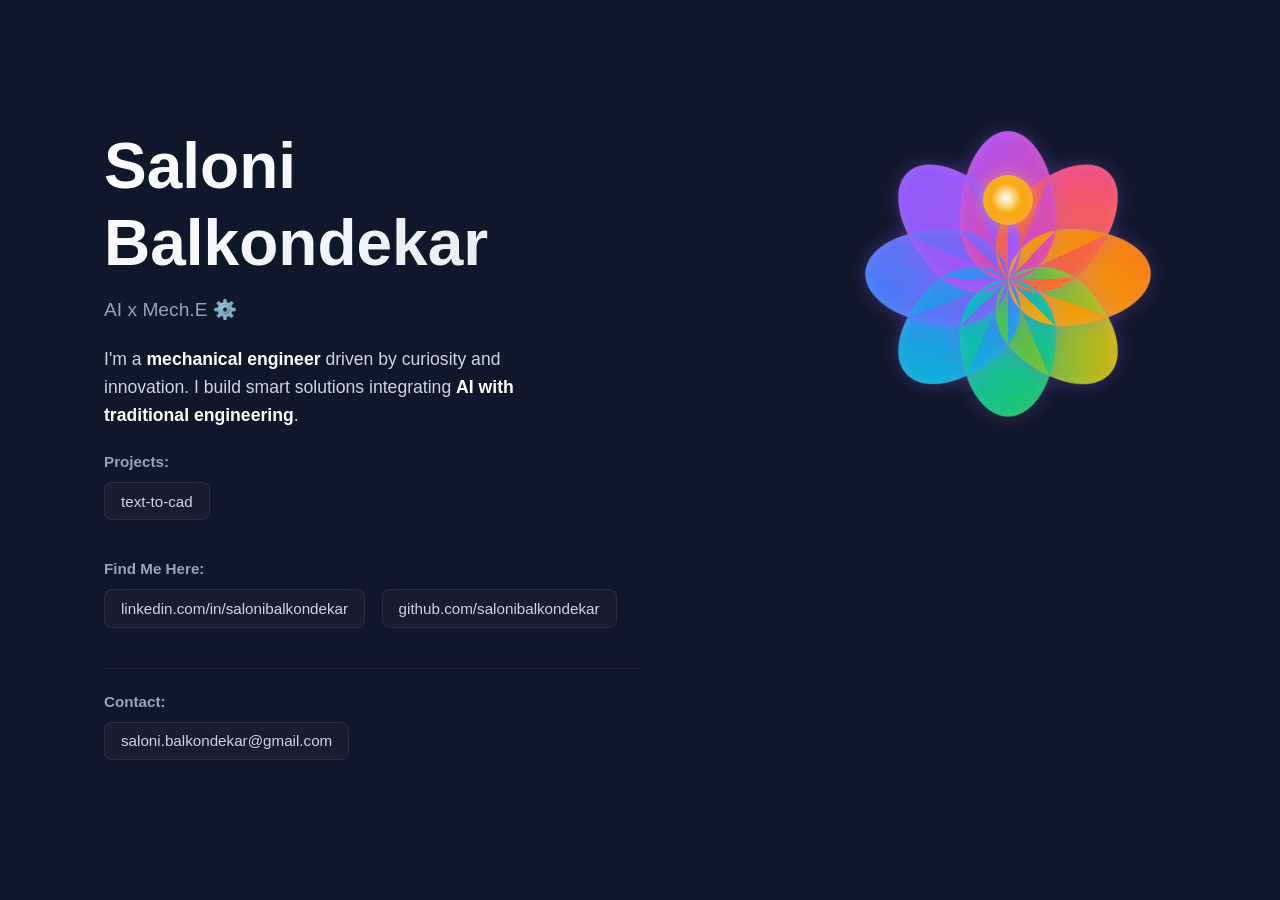
==== index.html @ fcc0b89d "Add favicon 🌸 to the website head" ====
<!DOCTYPE html>
<html lang="en">
<head>
    <meta charset="UTF-8">
    <meta name="viewport" content="width=device-width, initial-scale=1.0">
    <title>Saloni Balkondekar</title>
    <link rel="icon" href="data:image/svg+xml,<svg xmlns=%22http://www.w3.org/2000/svg%22 viewBox=%220 0 100 100%22><text y=%22.9em%22 font-size=%2290%22>🌸</text></svg>">
    <link rel="stylesheet" href="src/styles.css">
    <link rel="stylesheet" href="src/flower.css">
    <link rel="stylesheet" href="src/responsive.css">
    <!-- Analytics Tracking -->
    <script src="/analytics/tracking.js" defer></script>
</head>
<body>
    <div class="container">
        <div class="left-section">
            <h1 class="main-title">Saloni Balkondekar</h1>
            <p class="subtitle">AI x Mech.E ⚙️</p>
            
            <div class="tagline">
                <p>I'm a <strong>mechanical engineer</strong> driven by curiosity and innovation. I build smart solutions integrating <strong>AI with traditional engineering</strong>.</p>
            </div>

            <div class="projects">
                <h3>Projects:</h3>
                <a href="https://salonibalkondekar.codes/text-to-cad/" target="_blank" class="project-link" data-track="project-link" data-project="text-to-cad">text-to-cad</a>
            </div>

            <div class="social-links">
                <h3>Find Me Here:</h3>
                <a href="https://www.linkedin.com/in/salonibalkondekar" target="_blank" data-track="social-link" data-platform="linkedin">linkedin.com/in/salonibalkondekar</a>
                <a href="https://github.com/salonibalkondekar" target="_blank" data-track="social-link" data-platform="github">github.com/salonibalkondekar</a>
            </div>

            <div class="contact-info">
                <h3>Contact:</h3>
                <div class="contact-item">
                    <a href="mailto:saloni.balkondekar@gmail.com" data-track="contact-link" data-type="email">saloni.balkondekar@gmail.com</a>
                </div>
            </div>
        </div>
        
        <div class="right-section">
            <div class="geometric-shape">
                <div class="flower-container">
                    <div class="flower-petal"></div>
                    <div class="flower-petal"></div>
                    <div class="flower-petal"></div>
                    <div class="flower-petal"></div>
                    <div class="flower-petal"></div>
                    <div class="flower-petal"></div>
                    <div class="flower-petal"></div>
                    <div class="flower-petal"></div>
                    <div class="flower-center"></div>
                </div>
            </div>
        </div>
    </div>

    <script src="src/script.js"></script>
</body>
</html>
---- src/styles.css ----
:root {
    --color-primary: #a855f7;
    --color-secondary: #60a5fa;
    --color-accent: #ec4899;
    --color-text-primary: #ffffff;
    --color-text-secondary: #94a3b8;
    --color-text-tertiary: #cbd5e1;
    --color-background: #0f172a;
    --spacing-xs: 0.5rem;
    --spacing-sm: 0.75rem;
    --spacing-md: 1rem;
    --spacing-lg: 1.5rem;
    --spacing-xl: 2rem;
    --font-size-sm: 0.85rem;
    --font-size-base: 0.95rem;
    --font-size-md: 1.1rem;
    --font-size-lg: 1.2rem;
    --transition-smooth: all 0.3s cubic-bezier(0.4, 0, 0.2, 1);
    --border-radius: 8px;
    --glass-bg: rgba(255, 255, 255, 0.03);
    --glass-border: rgba(255, 255, 255, 0.08);
    --hover-lift: translateY(-1px);
    --button-padding: 0.6rem 1rem;
    --badge-padding: 0.5rem 0.9rem;
}

* {
    margin: 0;
    padding: 0;
    box-sizing: border-box;
}

body {
    font-family: 'Inter', -apple-system, BlinkMacSystemFont, 'Segoe UI', sans-serif;
    background: var(--color-background);
    color: var(--color-text-primary);
    min-height: 100vh;
    position: relative;
}

.container {
    display: flex;
    min-height: 100vh;
    position: relative;
    z-index: 1;
    max-width: 1200px;
    margin: 0 auto;
    padding: 0 var(--spacing-xl);
    justify-content: space-between;
    align-items: stretch;
}

.left-section {
    flex: 1;
    display: flex;
    flex-direction: column;
    justify-content: center;
    padding: var(--spacing-xl);
    max-width: 600px;
}

.right-section {
    flex: 0 0 400px;
    display: flex;
    justify-content: center;
    align-items: center;
    padding: 0;
    height: 100%;
}

.main-title {
    font-size: clamp(2.5rem, 6vw, 4rem);
    font-weight: 700;
    margin-bottom: var(--spacing-md);
    background: linear-gradient(135deg, var(--color-text-primary) 0%, #e2e8f0 100%);
    -webkit-background-clip: text;
    -webkit-text-fill-color: transparent;
    background-clip: text;
    line-height: 1.2;
}

.subtitle {
    font-size: var(--font-size-lg);
    margin-bottom: var(--spacing-lg);
    color: var(--color-text-secondary);
    font-weight: 500;
}

.tagline {
    font-size: var(--font-size-md);
    color: var(--color-text-tertiary);
    margin-bottom: var(--spacing-lg);
    line-height: 1.6;
    max-width: 480px;
}

.tagline strong {
    color: var(--color-text-primary);
}

.social-links {
    margin-bottom: var(--spacing-lg);
}

.social-links h3 {
    font-size: var(--font-size-base);
    margin-bottom: var(--spacing-sm);
    color: var(--color-text-secondary);
    font-weight: 600;
}

.social-links a {
    display: inline-block;
    color: var(--color-text-tertiary);
    text-decoration: none;
    margin-bottom: var(--spacing-sm);
    margin-right: var(--spacing-sm);
    font-size: var(--font-size-base);
    transition: var(--transition-smooth);
    position: relative;
    padding: var(--button-padding);
    border-radius: var(--border-radius);
    background: var(--glass-bg);
    border: 1px solid var(--glass-border);
    backdrop-filter: blur(10px);
    overflow: hidden;
}

.social-links a::before {
    content: '';
    position: absolute;
    top: 0;
    left: -100%;
    width: 100%;
    height: 100%;
    background: linear-gradient(90deg, transparent, rgba(168, 85, 247, 0.2), rgba(96, 165, 250, 0.2), transparent);
    transition: left 0.5s ease;
}

.social-links a:hover {
    color: var(--color-primary);
    background: rgba(168, 85, 247, 0.05);
    border-color: rgba(168, 85, 247, 0.15);
    transform: var(--hover-lift);
    box-shadow: 0 4px 16px rgba(168, 85, 247, 0.1);
}

.social-links a:hover::before {
    left: 100%;
}

.contact-info {
    border-top: 1px solid var(--glass-border);
    padding-top: var(--spacing-lg);
}

.contact-info h3 {
    font-size: var(--font-size-base);
    margin-bottom: var(--spacing-sm);
    color: var(--color-text-secondary);
    font-weight: 600;
}

.contact-item {
    margin-bottom: var(--spacing-sm);
    font-size: var(--font-size-base);
    display: flex;
    align-items: center;
    gap: var(--spacing-sm);
}

.contact-item strong {
    color: var(--color-text-secondary);
}

.contact-item a {
    color: var(--color-text-tertiary);
    text-decoration: none;
    transition: var(--transition-smooth);
    padding: var(--button-padding);
    border-radius: var(--border-radius);
    background: var(--glass-bg);
    border: 1px solid var(--glass-border);
    backdrop-filter: blur(10px);
    display: inline-block;
    position: relative;
    overflow: hidden;
    font-size: var(--font-size-base);
}

.contact-item a::before {
    content: '';
    position: absolute;
    top: 0;
    left: -100%;
    width: 100%;
    height: 100%;
    background: linear-gradient(90deg, transparent, rgba(168, 85, 247, 0.2), rgba(96, 165, 250, 0.2), transparent);
    transition: left 0.5s ease;
}

.contact-item a:hover {
    color: var(--color-primary);
    background: rgba(168, 85, 247, 0.05);
    border-color: rgba(168, 85, 247, 0.15);
    transform: var(--hover-lift);
}

.contact-item a:hover::before {
    left: 100%;
}

.projects {
    margin-bottom: var(--spacing-lg);
}

.projects h3 {
    font-size: var(--font-size-base);
    margin-bottom: var(--spacing-sm);
    color: var(--color-text-secondary);
    font-weight: 600;
}

.project-link {
    display: inline-block;
    color: var(--color-text-tertiary);
    text-decoration: none;
    margin-bottom: var(--spacing-sm);
    margin-right: var(--spacing-sm);
    font-size: var(--font-size-base);
    transition: var(--transition-smooth);
    position: relative;
    padding: var(--button-padding);
    border-radius: var(--border-radius);
    background: var(--glass-bg);
    border: 1px solid var(--glass-border);
    backdrop-filter: blur(10px);
    overflow: hidden;
}

.project-link::before {
    content: '';
    position: absolute;
    top: 0;
    left: -100%;
    width: 100%;
    height: 100%;
    background: linear-gradient(90deg, transparent, rgba(168, 85, 247, 0.2), rgba(96, 165, 250, 0.2), transparent);
    transition: left 0.5s ease;
}

.project-link:hover {
    color: var(--color-primary);
    background: rgba(168, 85, 247, 0.05);
    border-color: rgba(168, 85, 247, 0.15);
    transform: var(--hover-lift);
    box-shadow: 0 4px 16px rgba(168, 85, 247, 0.1);
}

.project-link:hover::before {
    left: 100%;
}

/* Scroll indicator */
.scroll-indicator {
    position: absolute;
    bottom: var(--spacing-xl);
    left: 50%;
    transform: translateX(-50%);
    color: var(--color-text-secondary);
    font-size: var(--font-size-sm);
    animation: bounce 2s infinite;
}

@keyframes bounce {
    0%, 20%, 50%, 80%, 100% { transform: translateX(-50%) translateY(0); }
    40% { transform: translateX(-50%) translateY(-10px); }
    60% { transform: translateX(-50%) translateY(-5px); }
}
---- src/flower.css ----
/* Simple Working 3D Flower */
.geometric-shape {
    width: 400px;
    height: 400px;
    position: relative;
    animation: floatRotate 15s ease-in-out infinite;
    display: flex;
    align-items: center;
    justify-content: center;
    cursor: grab;
    transition: transform 0.3s ease;
    transform-style: preserve-3d;
    perspective: 1000px;
    margin: auto;
}

.geometric-shape:active {
    cursor: grabbing;
}

.geometric-shape:hover {
    animation-play-state: paused;
}

.flower-container {
    width: 100%;
    height: 100%;
    position: relative;
    transform-style: preserve-3d;
    animation: rotate3d 20s linear infinite;
    transition: transform 0.2s ease;
    perspective: 1000px;
}

.flower-petal {
    position: absolute;
    width: 100px;
    height: 160px;
    background: linear-gradient(135deg, var(--color-primary) 0%, var(--color-accent) 50%, #f97316 100%);
    border-radius: 50% 50% 50% 50% / 60% 60% 40% 40%;
    top: 50%;
    left: 50%;
    transform-origin: center bottom;
    box-shadow: 
        0 0 20px rgba(168, 85, 247, 0.3),
        inset 0 0 15px rgba(255, 255, 255, 0.1);
    transition: all 0.4s cubic-bezier(0.25, 0.46, 0.45, 0.94);
    cursor: pointer;
    will-change: transform, box-shadow, filter;
}

.flower-petal:nth-child(1) {
    transform: translate(-50%, -80px) rotateZ(0deg) rotateX(15deg);
    background: linear-gradient(135deg, var(--color-primary) 0%, var(--color-accent) 100%);
}

.flower-petal:nth-child(1):hover {
    transform: translate(-50%, -85px) rotateZ(0deg) rotateX(15deg) scale(1.02);
}

.flower-petal:nth-child(2) {
    transform: translate(-50%, -80px) rotateZ(45deg) rotateX(15deg);
    background: linear-gradient(135deg, var(--color-accent) 0%, #f97316 100%);
}

.flower-petal:nth-child(2):hover {
    transform: translate(-50%, -85px) rotateZ(45deg) rotateX(15deg) scale(1.02);
}

.flower-petal:nth-child(3) {
    transform: translate(-50%, -80px) rotateZ(90deg) rotateX(15deg);
    background: linear-gradient(135deg, #f97316 0%, #eab308 100%);
}

.flower-petal:nth-child(3):hover {
    transform: translate(-50%, -85px) rotateZ(90deg) rotateX(15deg) scale(1.02);
}

.flower-petal:nth-child(4) {
    transform: translate(-50%, -80px) rotateZ(135deg) rotateX(15deg);
    background: linear-gradient(135deg, #eab308 0%, #22c55e 100%);
}

.flower-petal:nth-child(4):hover {
    transform: translate(-50%, -85px) rotateZ(135deg) rotateX(15deg) scale(1.02);
}

.flower-petal:nth-child(5) {
    transform: translate(-50%, -80px) rotateZ(180deg) rotateX(15deg);
    background: linear-gradient(135deg, #22c55e 0%, #06b6d4 100%);
}

.flower-petal:nth-child(5):hover {
    transform: translate(-50%, -85px) rotateZ(180deg) rotateX(15deg) scale(1.02);
}

.flower-petal:nth-child(6) {
    transform: translate(-50%, -80px) rotateZ(225deg) rotateX(15deg);
    background: linear-gradient(135deg, #06b6d4 0%, #3b82f6 100%);
}

.flower-petal:nth-child(6):hover {
    transform: translate(-50%, -85px) rotateZ(225deg) rotateX(15deg) scale(1.02);
}

.flower-petal:nth-child(7) {
    transform: translate(-50%, -80px) rotateZ(270deg) rotateX(15deg);
    background: linear-gradient(135deg, #3b82f6 0%, #8b5cf6 100%);
}

.flower-petal:nth-child(7):hover {
    transform: translate(-50%, -85px) rotateZ(270deg) rotateX(15deg) scale(1.02);
}

.flower-petal:nth-child(8) {
    transform: translate(-50%, -80px) rotateZ(315deg) rotateX(15deg);
    background: linear-gradient(135deg, #8b5cf6 0%, var(--color-primary) 100%);
}

.flower-petal:nth-child(8):hover {
    transform: translate(-50%, -85px) rotateZ(315deg) rotateX(15deg) scale(1.02);
}

.flower-center {
    position: absolute;
    width: 50px;
    height: 50px;
    background: radial-gradient(circle, #fbbf24 0%, #f59e0b 70%);
    border-radius: 50%;
    top: 50%;
    left: 50%;
    transform: translate(-50%, -50%);
    box-shadow: 
        0 0 15px rgba(251, 191, 36, 0.5),
        inset 0 0 10px rgba(255, 255, 255, 0.3);
    z-index: 10;
    transition: all 0.4s cubic-bezier(0.25, 0.46, 0.45, 0.94);
    cursor: pointer;
    will-change: transform, box-shadow, filter;
}

.flower-center:hover {
    transform: translate(-50%, -50%) scale(1.08);
    box-shadow: 
        0 0 30px rgba(251, 191, 36, 0.8),
        inset 0 0 20px rgba(255, 255, 255, 0.5),
        0 4px 20px rgba(251, 191, 36, 0.3);
    filter: brightness(1.2) saturate(1.1);
}

.flower-center::before {
    content: '';
    position: absolute;
    width: 30px;
    height: 30px;
    background: radial-gradient(circle, #ffffff 0%, transparent 70%);
    border-radius: 50%;
    top: 15%;
    left: 15%;
}

@keyframes floatRotate {
    0%, 100% { transform: translateY(0px) rotateZ(0deg); }
    25% { transform: translateY(-10px) rotateZ(3deg); }
    50% { transform: translateY(-5px) rotateZ(0deg); }
    75% { transform: translateY(-15px) rotateZ(-3deg); }
}

@keyframes rotate3d {
    0% { transform: rotateY(0deg) rotateX(5deg); }
    25% { transform: rotateY(90deg) rotateX(8deg); }
    50% { transform: rotateY(180deg) rotateX(5deg); }
    75% { transform: rotateY(270deg) rotateX(2deg); }
    100% { transform: rotateY(360deg) rotateX(5deg); }
}
---- src/responsive.css ----
/* Responsive Design */
@media (max-width: 1024px) {
    .container {
        padding: var(--spacing-xl) var(--spacing-md);
    }
    
    .right-section {
        flex: 0 0 300px;
        height: 80vh;
        display: flex;
        justify-content: center;
        align-items: center;
    }
    
    .geometric-shape {
        width: 300px;
        height: 300px;
    }
}

@media (max-width: 768px) {
    .container {
        flex-direction: column;
        text-align: left;
        min-height: 100vh;
    }
    
    .left-section {
        padding: var(--spacing-xl) var(--spacing-md);
        max-width: none;
        flex: none;
        text-align: left;
    }
    
    .right-section {
        flex: none;
        padding: var(--spacing-md);
        height: 60vh;
        display: flex;
        align-items: center;
        justify-content: center;
    }

    .main-title {
        font-size: 2.5rem;
    }

    .subtitle {
        font-size: 1.2rem;
    }
    
    .geometric-shape {
        width: 250px;
        height: 250px;
    }
}
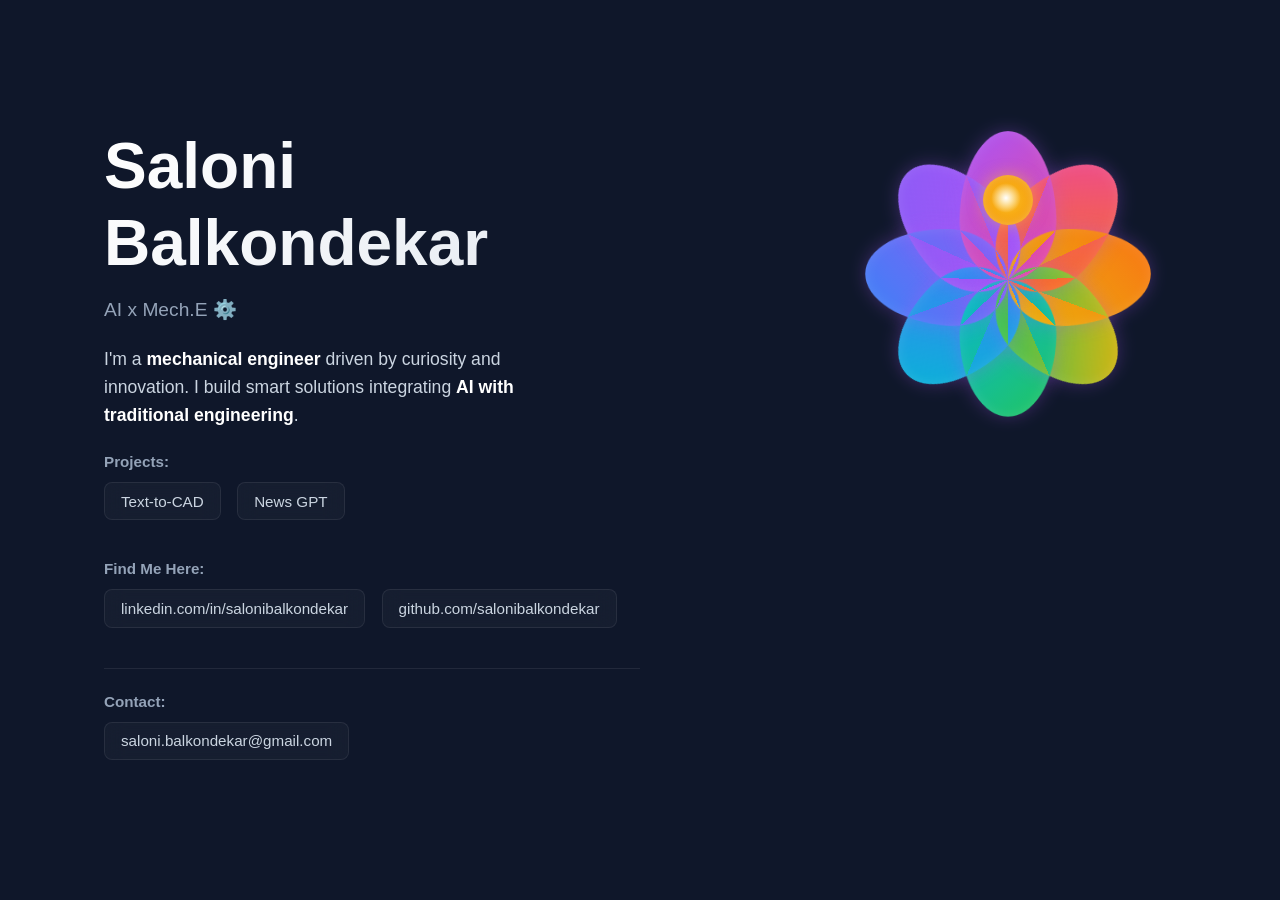
==== commit f04927fd: "added news-gpt" ====
--- a/index.html
+++ b/index.html
@@ -23,7 +23,8 @@
 
             <div class="projects">
                 <h3>Projects:</h3>
-                <a href="https://salonibalkondekar.codes/text-to-cad/" target="_blank" class="project-link" data-track="project-link" data-project="text-to-cad">text-to-cad</a>
+                <a href="https://salonibalkondekar.codes/text-to-cad/" target="_blank" class="project-link">Text-to-CAD</a>
+                <a href="https://salonibalkondekar.codes/news-gpt/" target="_blank" class="project-link">News GPT</a>
             </div>
 
             <div class="social-links">
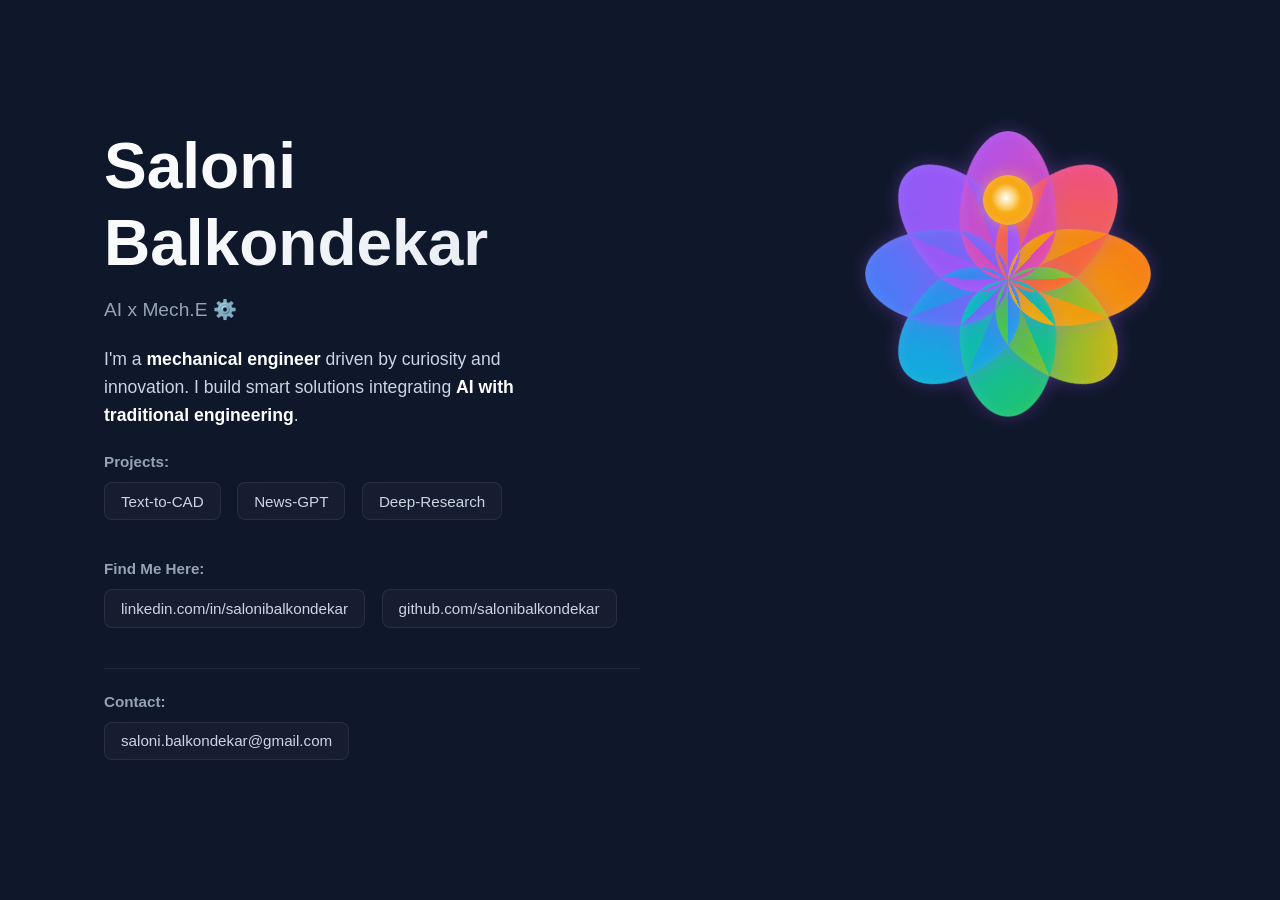
==== commit 4a12d11d: "feat: added deepresearch" ====
--- a/index.html
+++ b/index.html
@@ -24,7 +24,8 @@
             <div class="projects">
                 <h3>Projects:</h3>
                 <a href="https://salonibalkondekar.codes/text-to-cad/" target="_blank" class="project-link">Text-to-CAD</a>
-                <a href="https://salonibalkondekar.codes/news-gpt/" target="_blank" class="project-link">News GPT</a>
+                <a href="https://salonibalkondekar.codes/news-gpt/" target="_blank" class="project-link">News-GPT</a>
+                <a href="https://salonibalkondekar.codes/deepresearch/" target="_blank" class="project-link">Deep-Research</a>
             </div>
 
             <div class="social-links">
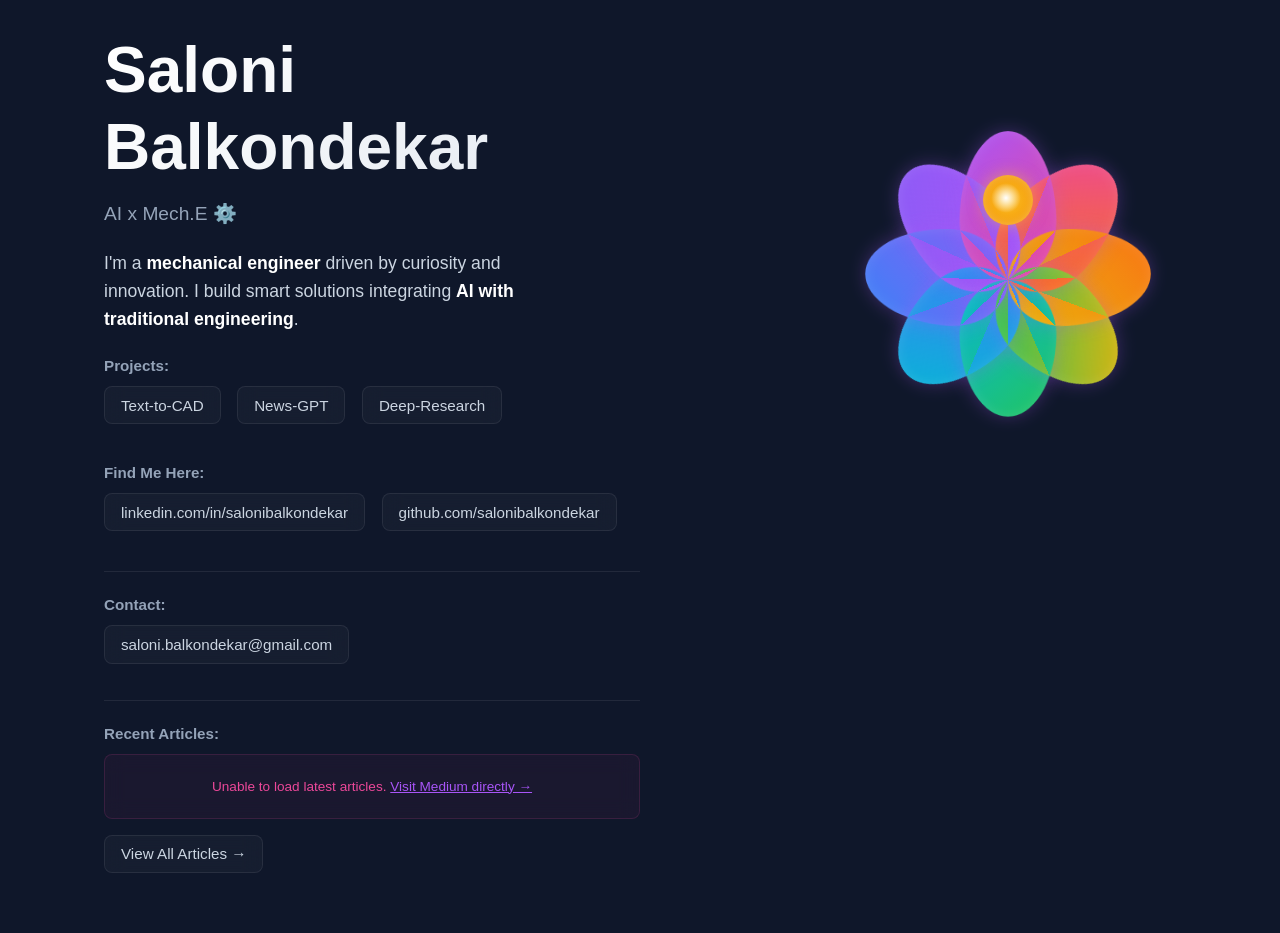
==== commit 06178e49: "Add Medium blog integration with responsive styles and tracking" ====
--- a/index.html
+++ b/index.html
@@ -40,6 +40,14 @@
                     <a href="mailto:saloni.balkondekar@gmail.com" data-track="contact-link" data-type="email">saloni.balkondekar@gmail.com</a>
                 </div>
             </div>
+
+            <div class="blog-section">
+                <h3>Recent Articles:</h3>
+                <div class="blog-articles" id="blog-articles">
+                    <div class="blog-loading">Loading latest articles...</div>
+                </div>
+                <a href="https://medium.com/@saloni.balkondekar" target="_blank" class="blog-link" data-track="blog-link" data-type="view-all">View All Articles →</a>
+            </div>
         </div>
         
         <div class="right-section">
--- a/src/styles.css
+++ b/src/styles.css
@@ -277,3 +277,199 @@
     40% { transform: translateX(-50%) translateY(-10px); }
     60% { transform: translateX(-50%) translateY(-5px); }
 }
+
+/* Blog Section Styles */
+.blog-section {
+    margin-top: var(--spacing-lg);
+    margin-bottom: var(--spacing-lg);
+    border-top: 1px solid var(--glass-border);
+    padding-top: var(--spacing-lg);
+}
+
+.blog-section h3 {
+    font-size: var(--font-size-base);
+    margin-bottom: var(--spacing-sm);
+    color: var(--color-text-secondary);
+    font-weight: 600;
+}
+
+.blog-articles {
+    margin-bottom: var(--spacing-md);
+}
+
+.blog-article {
+    background: var(--glass-bg);
+    border: 1px solid var(--glass-border);
+    border-radius: var(--border-radius);
+    padding: 0;
+    margin-bottom: var(--spacing-sm);
+    backdrop-filter: blur(10px);
+    position: relative;
+    overflow: hidden;
+    transition: var(--transition-smooth);
+    display: flex;
+    flex-direction: column;
+}
+
+.blog-article::before {
+    content: '';
+    position: absolute;
+    top: 0;
+    left: -100%;
+    width: 100%;
+    height: 100%;
+    background: linear-gradient(90deg, transparent, rgba(168, 85, 247, 0.1), rgba(96, 165, 250, 0.1), transparent);
+    transition: left 0.5s ease;
+}
+
+.blog-article:hover {
+    background: rgba(168, 85, 247, 0.05);
+    border-color: rgba(168, 85, 247, 0.15);
+    transform: var(--hover-lift);
+    box-shadow: 0 4px 16px rgba(168, 85, 247, 0.1);
+}
+
+.blog-article:hover::before {
+    left: 100%;
+}
+
+.blog-article-image {
+    width: 100%;
+    height: 160px;
+    overflow: hidden;
+    border-radius: var(--border-radius) var(--border-radius) 0 0;
+    position: relative;
+    z-index: 1;
+}
+
+.blog-article-image img {
+    width: 100%;
+    height: 100%;
+    object-fit: cover;
+    transition: var(--transition-smooth);
+}
+
+.blog-article:hover .blog-article-image img {
+    transform: scale(1.05);
+}
+
+.blog-article-content {
+    padding: var(--spacing-md);
+    flex: 1;
+    display: flex;
+    flex-direction: column;
+    position: relative;
+    z-index: 1;
+}
+
+.blog-article-title {
+    font-size: var(--font-size-base);
+    font-weight: 600;
+    color: var(--color-text-primary);
+    margin-bottom: var(--spacing-xs);
+    line-height: 1.4;
+    text-decoration: none;
+    position: relative;
+    z-index: 1;
+}
+
+.blog-article:hover .blog-article-title {
+    color: var(--color-primary);
+}
+
+.blog-article-excerpt {
+    font-size: var(--font-size-sm);
+    color: var(--color-text-tertiary);
+    margin-bottom: var(--spacing-xs);
+    line-height: 1.5;
+    position: relative;
+    z-index: 1;
+}
+
+.blog-article-meta {
+    font-size: 0.8rem;
+    color: var(--color-text-secondary);
+    display: flex;
+    align-items: center;
+    gap: var(--spacing-xs);
+    position: relative;
+    z-index: 1;
+}
+
+.blog-article-date {
+    opacity: 0.8;
+}
+
+.blog-article-read-time {
+    opacity: 0.6;
+}
+
+.blog-article-read-time::before {
+    content: '•';
+    margin-right: var(--spacing-xs);
+}
+
+.blog-loading {
+    color: var(--color-text-secondary);
+    font-size: var(--font-size-sm);
+    text-align: center;
+    padding: var(--spacing-lg);
+    background: var(--glass-bg);
+    border: 1px solid var(--glass-border);
+    border-radius: var(--border-radius);
+    backdrop-filter: blur(10px);
+}
+
+.blog-error {
+    color: var(--color-accent);
+    font-size: var(--font-size-sm);
+    text-align: center;
+    padding: var(--spacing-lg);
+    background: rgba(236, 72, 153, 0.05);
+    border: 1px solid rgba(236, 72, 153, 0.15);
+    border-radius: var(--border-radius);
+    backdrop-filter: blur(10px);
+}
+
+/* Special handling for articles without images */
+.blog-article:not(:has(.blog-article-image)) .blog-article-content {
+    padding: var(--spacing-md);
+}
+
+.blog-link {
+    display: inline-block;
+    color: var(--color-text-tertiary);
+    text-decoration: none;
+    font-size: var(--font-size-base);
+    transition: var(--transition-smooth);
+    position: relative;
+    padding: var(--button-padding);
+    border-radius: var(--border-radius);
+    background: var(--glass-bg);
+    border: 1px solid var(--glass-border);
+    backdrop-filter: blur(10px);
+    overflow: hidden;
+}
+
+.blog-link::before {
+    content: '';
+    position: absolute;
+    top: 0;
+    left: -100%;
+    width: 100%;
+    height: 100%;
+    background: linear-gradient(90deg, transparent, rgba(168, 85, 247, 0.2), rgba(96, 165, 250, 0.2), transparent);
+    transition: left 0.5s ease;
+}
+
+.blog-link:hover {
+    color: var(--color-primary);
+    background: rgba(168, 85, 247, 0.05);
+    border-color: rgba(168, 85, 247, 0.15);
+    transform: var(--hover-lift);
+    box-shadow: 0 4px 16px rgba(168, 85, 247, 0.1);
+}
+
+.blog-link:hover::before {
+    left: 100%;
+}
--- a/src/responsive.css
+++ b/src/responsive.css
@@ -53,4 +53,61 @@
         width: 250px;
         height: 250px;
     }
+    
+    /* Blog responsive styles */
+    .blog-article-image {
+        height: 140px;
+    }
+    
+    .blog-article-content {
+        padding: var(--spacing-sm);
+    }
+    
+    .blog-article-title {
+        font-size: var(--font-size-sm);
+    }
+    
+    .blog-article-excerpt {
+        font-size: 0.8rem;
+    }
+    
+    .blog-article-meta {
+        font-size: 0.75rem;
+    }
 }
+
+@media (max-width: 480px) {
+    .blog-article {
+        margin-bottom: var(--spacing-xs);
+    }
+    
+    .blog-article-image {
+        height: 120px;
+    }
+    
+    .blog-article-content {
+        padding: var(--spacing-xs);
+    }
+    
+    .blog-article-title {
+        font-size: var(--font-size-sm);
+        margin-bottom: 0.3rem;
+    }
+    
+    .blog-article-excerpt {
+        font-size: 0.75rem;
+        margin-bottom: 0.3rem;
+    }
+    
+    .blog-article-meta {
+        font-size: 0.7rem;
+        flex-direction: column;
+        align-items: flex-start;
+        gap: 0.2rem;
+    }
+    
+    .blog-article-read-time::before {
+        content: '';
+        margin-right: 0;
+    }
+}
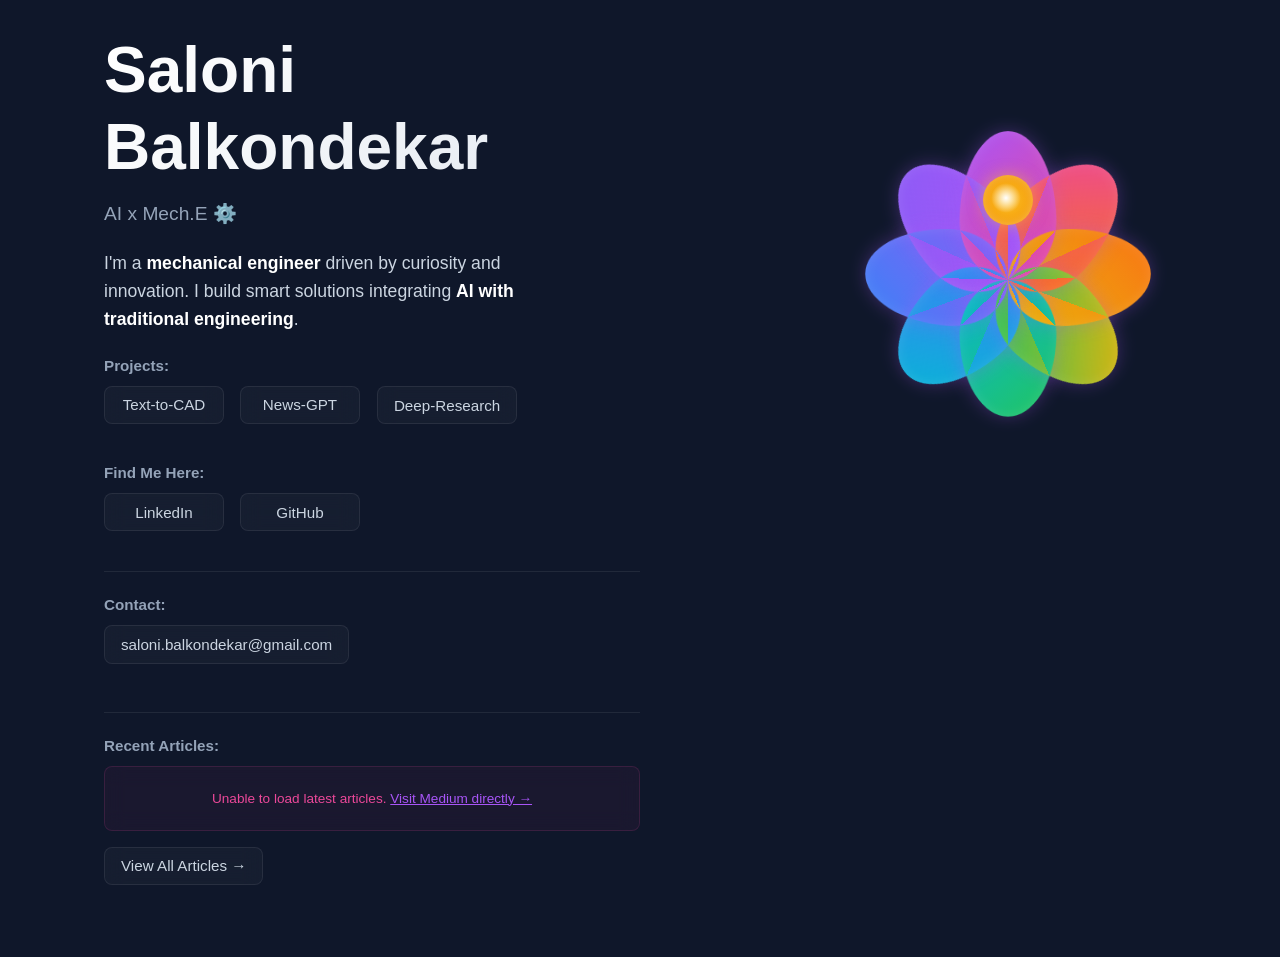
==== commit 9ba71233: "Enhance UI with unified button styles and mouse glow effect" ====
--- a/index.html
+++ b/index.html
@@ -23,21 +23,21 @@
 
             <div class="projects">
                 <h3>Projects:</h3>
-                <a href="https://salonibalkondekar.codes/text-to-cad/" target="_blank" class="project-link">Text-to-CAD</a>
-                <a href="https://salonibalkondekar.codes/news-gpt/" target="_blank" class="project-link">News-GPT</a>
-                <a href="https://salonibalkondekar.codes/deepresearch/" target="_blank" class="project-link">Deep-Research</a>
+                <a href="https://salonibalkondekar.codes/text-to-cad/" target="_blank" class="button-link">Text-to-CAD</a>
+                <a href="https://salonibalkondekar.codes/news-gpt/" target="_blank" class="button-link">News-GPT</a>
+                <a href="https://salonibalkondekar.codes/deepresearch/" target="_blank" class="button-link">Deep-Research</a>
             </div>
 
             <div class="social-links">
                 <h3>Find Me Here:</h3>
-                <a href="https://www.linkedin.com/in/salonibalkondekar" target="_blank" data-track="social-link" data-platform="linkedin">linkedin.com/in/salonibalkondekar</a>
-                <a href="https://github.com/salonibalkondekar" target="_blank" data-track="social-link" data-platform="github">github.com/salonibalkondekar</a>
+                <a href="https://www.linkedin.com/in/salonibalkondekar" target="_blank" class="button-link" data-track="social-link" data-platform="linkedin">LinkedIn</a>
+                <a href="https://github.com/salonibalkondekar" target="_blank" class="button-link" data-track="social-link" data-platform="github">GitHub</a>
             </div>
 
             <div class="contact-info">
                 <h3>Contact:</h3>
                 <div class="contact-item">
-                    <a href="mailto:saloni.balkondekar@gmail.com" data-track="contact-link" data-type="email">saloni.balkondekar@gmail.com</a>
+                    <a href="mailto:saloni.balkondekar@gmail.com" class="button-link" data-track="contact-link" data-type="email">saloni.balkondekar@gmail.com</a>
                 </div>
             </div>
 
@@ -46,7 +46,7 @@
                 <div class="blog-articles" id="blog-articles">
                     <div class="blog-loading">Loading latest articles...</div>
                 </div>
-                <a href="https://medium.com/@saloni.balkondekar" target="_blank" class="blog-link" data-track="blog-link" data-type="view-all">View All Articles →</a>
+                <a href="https://medium.com/@saloni.balkondekar" target="_blank" class="button-link" data-track="blog-link" data-type="view-all">View All Articles →</a>
             </div>
         </div>
         
--- a/src/styles.css
+++ b/src/styles.css
@@ -36,6 +36,26 @@
     color: var(--color-text-primary);
     min-height: 100vh;
     position: relative;
+    overflow-x: hidden;
+}
+
+body::before {
+    content: '';
+    position: fixed;
+    top: 0;
+    left: 0;
+    width: 100%;
+    height: 100%;
+    pointer-events: none;
+    z-index: 0;
+    background: radial-gradient(
+        800px circle at var(--mouse-x, 50%) var(--mouse-y, 50%),
+        rgba(168, 85, 247, 0.04) 0%,
+        rgba(96, 165, 250, 0.02) 30%,
+        transparent 60%
+    );
+    transition: opacity 0.3s ease;
+    opacity: var(--glow-opacity, 0);
 }
 
 .container {
@@ -98,18 +118,8 @@
     color: var(--color-text-primary);
 }
 
-.social-links {
-    margin-bottom: var(--spacing-lg);
-}
-
-.social-links h3 {
-    font-size: var(--font-size-base);
-    margin-bottom: var(--spacing-sm);
-    color: var(--color-text-secondary);
-    font-weight: 600;
-}
-
-.social-links a {
+/* Unified button/link styles */
+.button-link {
     display: inline-block;
     color: var(--color-text-tertiary);
     text-decoration: none;
@@ -123,10 +133,12 @@
     background: var(--glass-bg);
     border: 1px solid var(--glass-border);
     backdrop-filter: blur(10px);
+    min-width: 120px;
+    text-align: center;
     overflow: hidden;
 }
 
-.social-links a::before {
+.button-link::before {
     content: '';
     position: absolute;
     top: 0;
@@ -137,16 +149,26 @@
     transition: left 0.5s ease;
 }
 
-.social-links a:hover {
+.button-link:hover {
     color: var(--color-primary);
     background: rgba(168, 85, 247, 0.05);
     border-color: rgba(168, 85, 247, 0.15);
     transform: var(--hover-lift);
-    box-shadow: 0 4px 16px rgba(168, 85, 247, 0.1);
-}
-
-.social-links a:hover::before {
+}
+
+.button-link:hover::before {
     left: 100%;
+}
+
+.social-links {
+    margin-bottom: var(--spacing-lg);
+}
+
+.social-links h3 {
+    font-size: var(--font-size-base);
+    margin-bottom: var(--spacing-sm);
+    color: var(--color-text-secondary);
+    font-weight: 600;
 }
 
 .contact-info {
@@ -173,43 +195,6 @@
     color: var(--color-text-secondary);
 }
 
-.contact-item a {
-    color: var(--color-text-tertiary);
-    text-decoration: none;
-    transition: var(--transition-smooth);
-    padding: var(--button-padding);
-    border-radius: var(--border-radius);
-    background: var(--glass-bg);
-    border: 1px solid var(--glass-border);
-    backdrop-filter: blur(10px);
-    display: inline-block;
-    position: relative;
-    overflow: hidden;
-    font-size: var(--font-size-base);
-}
-
-.contact-item a::before {
-    content: '';
-    position: absolute;
-    top: 0;
-    left: -100%;
-    width: 100%;
-    height: 100%;
-    background: linear-gradient(90deg, transparent, rgba(168, 85, 247, 0.2), rgba(96, 165, 250, 0.2), transparent);
-    transition: left 0.5s ease;
-}
-
-.contact-item a:hover {
-    color: var(--color-primary);
-    background: rgba(168, 85, 247, 0.05);
-    border-color: rgba(168, 85, 247, 0.15);
-    transform: var(--hover-lift);
-}
-
-.contact-item a:hover::before {
-    left: 100%;
-}
-
 .projects {
     margin-bottom: var(--spacing-lg);
 }
@@ -219,46 +204,6 @@
     margin-bottom: var(--spacing-sm);
     color: var(--color-text-secondary);
     font-weight: 600;
-}
-
-.project-link {
-    display: inline-block;
-    color: var(--color-text-tertiary);
-    text-decoration: none;
-    margin-bottom: var(--spacing-sm);
-    margin-right: var(--spacing-sm);
-    font-size: var(--font-size-base);
-    transition: var(--transition-smooth);
-    position: relative;
-    padding: var(--button-padding);
-    border-radius: var(--border-radius);
-    background: var(--glass-bg);
-    border: 1px solid var(--glass-border);
-    backdrop-filter: blur(10px);
-    overflow: hidden;
-}
-
-.project-link::before {
-    content: '';
-    position: absolute;
-    top: 0;
-    left: -100%;
-    width: 100%;
-    height: 100%;
-    background: linear-gradient(90deg, transparent, rgba(168, 85, 247, 0.2), rgba(96, 165, 250, 0.2), transparent);
-    transition: left 0.5s ease;
-}
-
-.project-link:hover {
-    color: var(--color-primary);
-    background: rgba(168, 85, 247, 0.05);
-    border-color: rgba(168, 85, 247, 0.15);
-    transform: var(--hover-lift);
-    box-shadow: 0 4px 16px rgba(168, 85, 247, 0.1);
-}
-
-.project-link:hover::before {
-    left: 100%;
 }
 
 /* Scroll indicator */
@@ -326,7 +271,6 @@
     background: rgba(168, 85, 247, 0.05);
     border-color: rgba(168, 85, 247, 0.15);
     transform: var(--hover-lift);
-    box-shadow: 0 4px 16px rgba(168, 85, 247, 0.1);
 }
 
 .blog-article:hover::before {
@@ -435,41 +379,3 @@
 .blog-article:not(:has(.blog-article-image)) .blog-article-content {
     padding: var(--spacing-md);
 }
-
-.blog-link {
-    display: inline-block;
-    color: var(--color-text-tertiary);
-    text-decoration: none;
-    font-size: var(--font-size-base);
-    transition: var(--transition-smooth);
-    position: relative;
-    padding: var(--button-padding);
-    border-radius: var(--border-radius);
-    background: var(--glass-bg);
-    border: 1px solid var(--glass-border);
-    backdrop-filter: blur(10px);
-    overflow: hidden;
-}
-
-.blog-link::before {
-    content: '';
-    position: absolute;
-    top: 0;
-    left: -100%;
-    width: 100%;
-    height: 100%;
-    background: linear-gradient(90deg, transparent, rgba(168, 85, 247, 0.2), rgba(96, 165, 250, 0.2), transparent);
-    transition: left 0.5s ease;
-}
-
-.blog-link:hover {
-    color: var(--color-primary);
-    background: rgba(168, 85, 247, 0.05);
-    border-color: rgba(168, 85, 247, 0.15);
-    transform: var(--hover-lift);
-    box-shadow: 0 4px 16px rgba(168, 85, 247, 0.1);
-}
-
-.blog-link:hover::before {
-    left: 100%;
-}
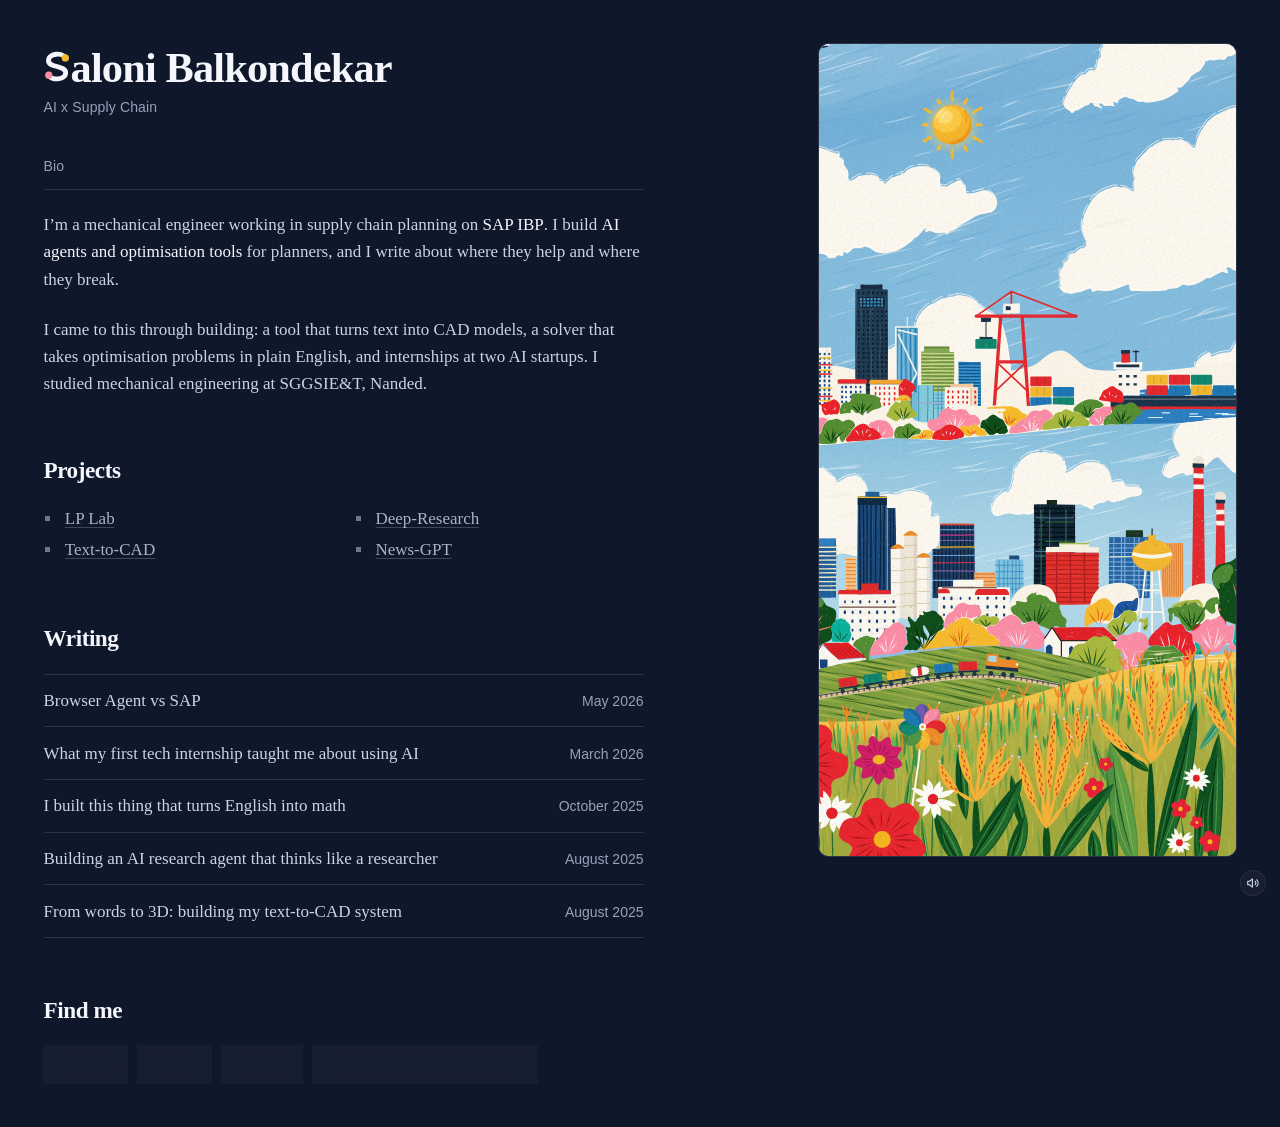
==== commit d9dd910d: "Rebuild the page around a live painting A supply-chain scene that reacts to clicks, with day and nig" ====
--- a/index.html
+++ b/index.html
@@ -3,70 +3,79 @@
 <head>
     <meta charset="UTF-8">
     <meta name="viewport" content="width=device-width, initial-scale=1.0">
-    <title>Saloni Balkondekar</title>
-    <link rel="icon" href="data:image/svg+xml,<svg xmlns=%22http://www.w3.org/2000/svg%22 viewBox=%220 0 100 100%22><text y=%22.9em%22 font-size=%2290%22>🌸</text></svg>">
-    <link rel="stylesheet" href="src/styles.css">
-    <link rel="stylesheet" href="src/flower.css">
-    <link rel="stylesheet" href="src/responsive.css">
-    <!-- Analytics Tracking -->
-    <script src="/analytics/tracking.js" defer></script>
+    <title>Saloni Balkondekar | AI x Supply Chain</title>
+    <meta name="description" content="Saloni Balkondekar is a mechanical engineer working in supply chain planning on SAP IBP. She builds AI agents and optimisation tools for planners.">
+    <link rel="canonical" href="https://salonib.com/">
+    <meta property="og:type" content="website">
+    <meta property="og:url" content="https://salonib.com/">
+    <meta property="og:site_name" content="Saloni Balkondekar">
+    <meta property="og:title" content="Saloni Balkondekar | AI x Supply Chain">
+    <meta property="og:description" content="Mechanical engineer in supply chain planning on SAP IBP. I build AI agents and optimisation tools for planners.">
+    <meta property="og:image" content="https://salonib.com/og.png">
+    <meta property="og:image:width" content="1200">
+    <meta property="og:image:height" content="630">
+    <meta property="og:image:alt" content="Saloni Balkondekar, AI x Supply Chain, beside a painting of a container port, a town and a freight train">
+    <meta name="twitter:card" content="summary_large_image">
+    <link rel="icon" href="favicon.svg?v=5" type="image/svg+xml">
+    <link rel="icon" href="favicon.png?v=5" type="image/png" sizes="192x192">
+    <link rel="apple-touch-icon" href="apple-touch-icon.png?v=5" sizes="180x180">
+    <link rel="stylesheet" href="src/styles.css?v=2">
+    <link rel="stylesheet" href="src/scene.css?v=3">
 </head>
 <body>
     <div class="container">
-        <div class="left-section">
-            <h1 class="main-title">Saloni Balkondekar</h1>
-            <p class="subtitle">AI x Mech.E ⚙️</p>
-            
-            <div class="tagline">
-                <p>I'm a <strong>mechanical engineer</strong> driven by curiosity and innovation. I build smart solutions integrating <strong>AI with traditional engineering</strong>.</p>
-            </div>
+        <main class="left-section">
+            <header>
+                <h1 class="main-title" aria-label="Saloni Balkondekar"><span class="mark"><span class="sr-only">S</span><svg viewBox="13 8 38 48" aria-hidden="true"><path class="mark-route" pathLength="1" d="M44 19.500C41 11.500 19.500 12 19.500 23.500C19.500 34 44.500 30 44.500 41C44.500 52 23 52.500 20 44.500"/><circle class="mark-node" cx="44" cy="19.500" r="5.300" fill="#f3b72f"/><circle class="mark-node" cx="20" cy="44.500" r="5.300" fill="#fb8ca5"/><circle class="mark-parcel" r="3.400"/></svg></span>aloni Balkondekar</h1>
+                <p class="subtitle">AI x Supply Chain</p>
+            </header>
 
-            <div class="projects">
-                <h3>Projects:</h3>
-                <a href="https://salonibalkondekar.codes/text-to-cad/" target="_blank" class="button-link">Text-to-CAD</a>
-                <a href="https://salonibalkondekar.codes/news-gpt/" target="_blank" class="button-link">News-GPT</a>
-                <a href="https://salonibalkondekar.codes/deepresearch/" target="_blank" class="button-link">Deep-Research</a>
-            </div>
+            <section>
+                <h2 class="section-head">Bio</h2>
+                <p>I&rsquo;m a mechanical engineer working in supply chain planning on <strong>SAP IBP</strong>. I build <strong>AI agents and optimisation tools</strong> for planners, and I write about where they help and where they break.</p>
+                <p>I came to this through building: a tool that turns text into CAD models, a solver that takes optimisation problems in plain English, and internships at two AI startups. I studied mechanical engineering at SGGSIE&amp;T, Nanded.</p>
+            </section>
 
-            <div class="social-links">
-                <h3>Find Me Here:</h3>
-                <a href="https://www.linkedin.com/in/salonibalkondekar" target="_blank" class="button-link" data-track="social-link" data-platform="linkedin">LinkedIn</a>
-                <a href="https://github.com/salonibalkondekar" target="_blank" class="button-link" data-track="social-link" data-platform="github">GitHub</a>
-            </div>
+            <section>
+                <h2>Projects</h2>
+                <ul class="links">
+                    <li><a href="https://github.com/salonibalkondekar/lp-lab" target="_blank" rel="noopener">LP Lab</a></li>
+                    <li><a href="https://github.com/salonibalkondekar/text-to-cad" target="_blank" rel="noopener">Text-to-CAD</a></li>
+                    <li><a href="https://github.com/salonibalkondekar/deepresearch" target="_blank" rel="noopener">Deep-Research</a></li>
+                    <li><a href="https://github.com/salonibalkondekar/news-gpt" target="_blank" rel="noopener">News-GPT</a></li>
+                </ul>
+            </section>
 
-            <div class="contact-info">
-                <h3>Contact:</h3>
-                <div class="contact-item">
-                    <a href="mailto:saloni.balkondekar@gmail.com" class="button-link" data-track="contact-link" data-type="email">saloni.balkondekar@gmail.com</a>
+            <section>
+                <h2>Writing</h2>
+                <ul class="rows">
+                    <li><a class="row" href="https://medium.com/@saloni.balkondekar/browser-agent-vs-sap-1080312f7a04" target="_blank" rel="noopener"><span>Browser Agent vs SAP</span><time>May 2026</time></a></li>
+                    <li><a class="row" href="https://medium.com/@saloni.balkondekar/what-my-first-tech-internship-taught-me-about-using-ai-the-right-way-bb6a3ccdb72f" target="_blank" rel="noopener"><span>What my first tech internship taught me about using AI</span><time>March 2026</time></a></li>
+                    <li><a class="row" href="https://medium.com/@saloni.balkondekar/i-built-this-thing-that-turns-english-into-math-and-it-actually-works-79cd4db03771" target="_blank" rel="noopener"><span>I built this thing that turns English into math</span><time>October 2025</time></a></li>
+                    <li><a class="row" href="https://medium.com/@saloni.balkondekar/building-an-ai-research-agent-that-thinks-like-a-human-researcher-db934875dc18" target="_blank" rel="noopener"><span>Building an AI research agent that thinks like a researcher</span><time>August 2025</time></a></li>
+                    <li><a class="row" href="https://medium.com/@saloni.balkondekar/from-words-to-3d-building-my-ai-powered-text-to-cad-system-01e36123c65f" target="_blank" rel="noopener"><span>From words to 3D: building my text-to-CAD system</span><time>August 2025</time></a></li>
+                </ul>
+            </section>
+
+            <section>
+                <h2>Find me</h2>
+                <div class="buttons">
+                    <a href="https://www.linkedin.com/in/salonibalkondekar" target="_blank" rel="noopener" class="button-link">LinkedIn</a>
+                    <a href="https://github.com/salonibalkondekar" target="_blank" rel="noopener" class="button-link">GitHub</a>
+                    <a href="https://medium.com/@saloni.balkondekar" target="_blank" rel="noopener" class="button-link">Medium</a>
+                    <a href="mailto:saloni.balkondekar@gmail.com" class="button-link">saloni.balkondekar@gmail.com</a>
                 </div>
-            </div>
+            </section>
+        </main>
 
-            <div class="blog-section">
-                <h3>Recent Articles:</h3>
-                <div class="blog-articles" id="blog-articles">
-                    <div class="blog-loading">Loading latest articles...</div>
-                </div>
-                <a href="https://medium.com/@saloni.balkondekar" target="_blank" class="button-link" data-track="blog-link" data-type="view-all">View All Articles →</a>
-            </div>
-        </div>
-        
-        <div class="right-section">
-            <div class="geometric-shape">
-                <div class="flower-container">
-                    <div class="flower-petal"></div>
-                    <div class="flower-petal"></div>
-                    <div class="flower-petal"></div>
-                    <div class="flower-petal"></div>
-                    <div class="flower-petal"></div>
-                    <div class="flower-petal"></div>
-                    <div class="flower-petal"></div>
-                    <div class="flower-petal"></div>
-                    <div class="flower-center"></div>
-                </div>
-            </div>
-        </div>
+        <aside class="right-section" aria-hidden="true">
+            <div class="scene" id="scene"></div>
+        </aside>
     </div>
 
-    <script src="src/script.js"></script>
+    <script src="src/script.js?v=2"></script>
+    <script src="src/scene.js?v=2"></script>
+    <script src="src/play.js?v=2"></script>
+    <script src="src/tools.js?v=5"></script>
 </body>
-</html>+</html>
--- a/src/styles.css
+++ b/src/styles.css
@@ -2,56 +2,46 @@
     --color-primary: #a855f7;
     --color-secondary: #60a5fa;
     --color-accent: #ec4899;
-    --color-text-primary: #ffffff;
+    --color-text-primary: #f4f6fb;
     --color-text-secondary: #94a3b8;
     --color-text-tertiary: #cbd5e1;
     --color-background: #0f172a;
-    --spacing-xs: 0.5rem;
-    --spacing-sm: 0.75rem;
-    --spacing-md: 1rem;
-    --spacing-lg: 1.5rem;
-    --spacing-xl: 2rem;
-    --font-size-sm: 0.85rem;
-    --font-size-base: 0.95rem;
-    --font-size-md: 1.1rem;
-    --font-size-lg: 1.2rem;
+    --hairline: rgba(255, 255, 255, 0.12);
     --transition-smooth: all 0.3s cubic-bezier(0.4, 0, 0.2, 1);
     --border-radius: 8px;
     --glass-bg: rgba(255, 255, 255, 0.03);
     --glass-border: rgba(255, 255, 255, 0.08);
     --hover-lift: translateY(-1px);
-    --button-padding: 0.6rem 1rem;
-    --badge-padding: 0.5rem 0.9rem;
-}
-
-* {
-    margin: 0;
-    padding: 0;
-    box-sizing: border-box;
-}
+    --rainbow: linear-gradient(90deg, #a855f7, #ec4899, #f97316, #eab308, #22c55e, #06b6d4, #3b82f6);
+    --serif: "Iowan Old Style", "Palatino Linotype", Palatino, "Book Antiqua", Georgia, serif;
+    --sans: ui-sans-serif, -apple-system, BlinkMacSystemFont, "Segoe UI", sans-serif;
+}
+
+* { margin: 0; padding: 0; box-sizing: border-box; }
 
 body {
-    font-family: 'Inter', -apple-system, BlinkMacSystemFont, 'Segoe UI', sans-serif;
+    font-family: var(--serif);
+    font-size: 17px;
+    line-height: 1.6;
     background: var(--color-background);
-    color: var(--color-text-primary);
+    color: var(--color-text-tertiary);
     min-height: 100vh;
     position: relative;
     overflow-x: hidden;
-}
-
+    -webkit-font-smoothing: antialiased;
+}
+
+/* mouse glow */
 body::before {
     content: '';
     position: fixed;
-    top: 0;
-    left: 0;
-    width: 100%;
-    height: 100%;
+    inset: 0;
     pointer-events: none;
     z-index: 0;
     background: radial-gradient(
         800px circle at var(--mouse-x, 50%) var(--mouse-y, 50%),
-        rgba(168, 85, 247, 0.04) 0%,
-        rgba(96, 165, 250, 0.02) 30%,
+        rgba(168, 85, 247, 0.06) 0%,
+        rgba(96, 165, 250, 0.03) 30%,
         transparent 60%
     );
     transition: opacity 0.3s ease;
@@ -59,96 +49,135 @@
 }
 
 .container {
+    --pad: clamp(1.25rem, 3.4vw, 3.25rem);
+    position: relative;
+    z-index: 1;
+    max-width: calc(1500px + 2 * var(--pad));
+    margin: 0 auto;
+    padding: var(--pad);
+    display: grid;
+    grid-template-columns: minmax(0, 1.75fr) minmax(380px, 1fr);
+    align-items: start;
+    gap: clamp(2rem, 3.6vw, 3.75rem);
+}
+
+.left-section { max-width: 600px; }
+
+.main-title, h2 {
+    font-weight: 600;
+    letter-spacing: -0.02em;
+    color: var(--color-text-primary);
+    text-wrap: balance;
+}
+.main-title { font-size: clamp(2.2rem, 3.5vw, 2.65rem); line-height: 1.15; }
+
+/* the S of her name is the favicon's mark: a route between two nodes. It draws itself on load,
+   and a parcel runs the route when the name is hovered. */
+.mark { display: inline-block; }
+.mark svg { height: 0.78em; width: auto; vertical-align: -0.035em; margin-right: 0.02em; overflow: visible; }
+.sr-only { position: absolute; width: 1px; height: 1px; overflow: hidden; clip-path: inset(50%); white-space: nowrap; }
+.mark-route { fill: none; stroke: currentColor; stroke-width: 7; stroke-linecap: round; stroke-dasharray: 1; animation: mark-draw 1.1s cubic-bezier(0.6, 0, 0.2, 1) 0.15s backwards; }
+.mark-node { transform-box: fill-box; transform-origin: center; animation: mark-pop 0.45s cubic-bezier(0.34, 1.56, 0.64, 1) backwards; }
+.mark-node + .mark-node { animation-delay: 1.1s; }
+.mark-parcel { fill: #0f172a; opacity: 0; offset-path: path("M44 19.5C41 11.5 19.5 12 19.5 23.5C19.5 34 44.5 30 44.5 41C44.5 52 23 52.5 20 44.5"); }
+.main-title:hover .mark-parcel { animation: mark-run 1.1s cubic-bezier(0.45, 0, 0.25, 1); }
+@keyframes mark-draw { from { stroke-dashoffset: 1; } to { stroke-dashoffset: 0; } }
+@keyframes mark-pop { from { transform: scale(0); } }
+@keyframes mark-run { from { offset-distance: 0%; opacity: 1; } 85% { opacity: 1; } to { offset-distance: 100%; opacity: 0; } }
+@media (prefers-reduced-motion: reduce) { .mark-route, .mark-node, .main-title:hover .mark-parcel { animation: none; } }
+
+.subtitle, h2.section-head {
+    font-family: var(--sans);
+    font-size: 14px;
+    font-weight: 400;
+    line-height: 1.4;
+    letter-spacing: 0.01em;
+    color: var(--color-text-secondary);
+}
+.subtitle { margin-top: 6px; }
+
+section { margin-top: 3.5rem; }
+header + section { margin-top: 2.25rem; }
+
+h2 { margin-bottom: 1.2rem; font-size: 1.45rem; line-height: 1.4; }
+h2.section-head {
+    padding: 0.2rem 0 0.75rem;
+    margin-bottom: 1.35rem;
+    border-bottom: 1px solid var(--hairline);
+}
+
+p { text-wrap: pretty; }
+section p + p { margin-top: 1.45rem; }
+strong { font-weight: 500; color: var(--color-text-primary); }
+
+/* project links: the underline fills with the flower's colours on hover */
+.links { columns: 2; column-gap: 2.5rem; padding-left: 1.1em; list-style: square; }
+.links li { break-inside: avoid; margin-bottom: 0.2rem; padding-left: 0.15em; }
+.links li::marker { color: rgba(148, 163, 184, 0.7); }
+.links a {
+    color: #aab4c5;
+    text-decoration: underline rgba(170, 180, 197, 0.3);
+    text-underline-offset: 0.18em;
+    background: var(--rainbow) no-repeat 0 calc(100% - 0.12em) / 0 1.5px;
+    transition: background-size 0.35s ease, color 0.2s ease, text-decoration-color 0.2s ease;
+}
+.links a:hover { color: #fff; background-size: 100% 1.5px; text-decoration-color: transparent; }
+
+/* writing rows: hairlines, with the glass sweep on hover */
+.rows { list-style: none; border-top: 1px solid var(--hairline); }
+.rows li { border-bottom: 1px solid var(--hairline); }
+.row {
+    position: relative;
+    overflow: hidden;
     display: flex;
-    min-height: 100vh;
-    position: relative;
-    z-index: 1;
-    max-width: 1200px;
-    margin: 0 auto;
-    padding: 0 var(--spacing-xl);
     justify-content: space-between;
-    align-items: stretch;
-}
-
-.left-section {
-    flex: 1;
-    display: flex;
-    flex-direction: column;
-    justify-content: center;
-    padding: var(--spacing-xl);
-    max-width: 600px;
-}
-
-.right-section {
-    flex: 0 0 400px;
-    display: flex;
-    justify-content: center;
-    align-items: center;
-    padding: 0;
-    height: 100%;
-}
-
-.main-title {
-    font-size: clamp(2.5rem, 6vw, 4rem);
-    font-weight: 700;
-    margin-bottom: var(--spacing-md);
-    background: linear-gradient(135deg, var(--color-text-primary) 0%, #e2e8f0 100%);
-    -webkit-background-clip: text;
-    -webkit-text-fill-color: transparent;
-    background-clip: text;
-    line-height: 1.2;
-}
-
-.subtitle {
-    font-size: var(--font-size-lg);
-    margin-bottom: var(--spacing-lg);
-    color: var(--color-text-secondary);
-    font-weight: 500;
-}
-
-.tagline {
-    font-size: var(--font-size-md);
-    color: var(--color-text-tertiary);
-    margin-bottom: var(--spacing-lg);
-    line-height: 1.6;
-    max-width: 480px;
-}
-
-.tagline strong {
-    color: var(--color-text-primary);
-}
-
-/* Unified button/link styles */
-.button-link {
-    display: inline-block;
+    align-items: baseline;
+    gap: 1.25rem;
+    margin: 0 -14px;
+    padding: 0.72em 14px;
     color: var(--color-text-tertiary);
     text-decoration: none;
-    margin-bottom: var(--spacing-sm);
-    margin-right: var(--spacing-sm);
-    font-size: var(--font-size-base);
+    border-radius: var(--border-radius);
     transition: var(--transition-smooth);
-    position: relative;
-    padding: var(--button-padding);
-    border-radius: var(--border-radius);
-    background: var(--glass-bg);
-    border: 1px solid var(--glass-border);
-    backdrop-filter: blur(10px);
-    min-width: 120px;
-    text-align: center;
-    overflow: hidden;
-}
-
-.button-link::before {
+}
+.row time {
+    flex: none;
+    font-family: var(--sans);
+    font-size: 14px;
+    font-variant-numeric: tabular-nums;
+    color: var(--color-text-secondary);
+}
+.row::before, .button-link::before {
     content: '';
     position: absolute;
     top: 0;
     left: -100%;
     width: 100%;
     height: 100%;
-    background: linear-gradient(90deg, transparent, rgba(168, 85, 247, 0.2), rgba(96, 165, 250, 0.2), transparent);
+    background: linear-gradient(90deg, transparent, rgba(168, 85, 247, 0.2), rgba(236, 72, 153, 0.2), rgba(249, 115, 22, 0.18), rgba(234, 179, 8, 0.18), rgba(34, 197, 94, 0.18), rgba(59, 130, 246, 0.2), transparent);
     transition: left 0.5s ease;
-}
-
+    pointer-events: none;
+}
+.row:hover { color: #fff; background: rgba(168, 85, 247, 0.05); backdrop-filter: blur(10px); }
+.row:hover::before, .button-link:hover::before { left: 100%; }
+
+/* glass buttons */
+.buttons { display: flex; flex-wrap: wrap; gap: 10px; }
+.button-link {
+    position: relative;
+    overflow: hidden;
+    padding: 0.5rem 0.9rem;
+    font-family: var(--sans);
+    font-size: 14px;
+    line-height: 1.4;
+    color: var(--color-text-tertiary);
+    text-decoration: none;
+    border-radius: var(--border-radius);
+    background: var(--glass-bg);
+    border: 1px solid var(--glass-border);
+    backdrop-filter: blur(10px);
+    transition: var(--transition-smooth);
+}
 .button-link:hover {
     color: var(--color-primary);
     background: rgba(168, 85, 247, 0.05);
@@ -156,226 +185,51 @@
     transform: var(--hover-lift);
 }
 
-.button-link:hover::before {
-    left: 100%;
-}
-
-.social-links {
-    margin-bottom: var(--spacing-lg);
-}
-
-.social-links h3 {
-    font-size: var(--font-size-base);
-    margin-bottom: var(--spacing-sm);
-    color: var(--color-text-secondary);
-    font-weight: 600;
-}
-
-.contact-info {
-    border-top: 1px solid var(--glass-border);
-    padding-top: var(--spacing-lg);
-}
-
-.contact-info h3 {
-    font-size: var(--font-size-base);
-    margin-bottom: var(--spacing-sm);
-    color: var(--color-text-secondary);
-    font-weight: 600;
-}
-
-.contact-item {
-    margin-bottom: var(--spacing-sm);
-    font-size: var(--font-size-base);
-    display: flex;
-    align-items: center;
-    gap: var(--spacing-sm);
-}
-
-.contact-item strong {
-    color: var(--color-text-secondary);
-}
-
-.projects {
-    margin-bottom: var(--spacing-lg);
-}
-
-.projects h3 {
-    font-size: var(--font-size-base);
-    margin-bottom: var(--spacing-sm);
-    color: var(--color-text-secondary);
-    font-weight: 600;
-}
-
-/* Scroll indicator */
-.scroll-indicator {
-    position: absolute;
-    bottom: var(--spacing-xl);
-    left: 50%;
-    transform: translateX(-50%);
-    color: var(--color-text-secondary);
-    font-size: var(--font-size-sm);
-    animation: bounce 2s infinite;
-}
-
-@keyframes bounce {
-    0%, 20%, 50%, 80%, 100% { transform: translateX(-50%) translateY(0); }
-    40% { transform: translateX(-50%) translateY(-10px); }
-    60% { transform: translateX(-50%) translateY(-5px); }
-}
-
-/* Blog Section Styles */
-.blog-section {
-    margin-top: var(--spacing-lg);
-    margin-bottom: var(--spacing-lg);
-    border-top: 1px solid var(--glass-border);
-    padding-top: var(--spacing-lg);
-}
-
-.blog-section h3 {
-    font-size: var(--font-size-base);
-    margin-bottom: var(--spacing-sm);
-    color: var(--color-text-secondary);
-    font-weight: 600;
-}
-
-.blog-articles {
-    margin-bottom: var(--spacing-md);
-}
-
-.blog-article {
-    background: var(--glass-bg);
-    border: 1px solid var(--glass-border);
-    border-radius: var(--border-radius);
-    padding: 0;
-    margin-bottom: var(--spacing-sm);
-    backdrop-filter: blur(10px);
-    position: relative;
+/* live painting panel: pinned right, full viewport height minus the page padding */
+.right-section {
+    position: sticky;
+    top: var(--pad);
+    height: calc(100svh - 2 * var(--pad));
+    min-height: min(72svh, 760px);
+}
+.scene {
+    height: 100%;
+    border-radius: 10px;
     overflow: hidden;
-    transition: var(--transition-smooth);
-    display: flex;
-    flex-direction: column;
-}
-
-.blog-article::before {
-    content: '';
-    position: absolute;
-    top: 0;
-    left: -100%;
-    width: 100%;
-    height: 100%;
-    background: linear-gradient(90deg, transparent, rgba(168, 85, 247, 0.1), rgba(96, 165, 250, 0.1), transparent);
-    transition: left 0.5s ease;
-}
-
-.blog-article:hover {
-    background: rgba(168, 85, 247, 0.05);
-    border-color: rgba(168, 85, 247, 0.15);
-    transform: var(--hover-lift);
-}
-
-.blog-article:hover::before {
-    left: 100%;
-}
-
-.blog-article-image {
-    width: 100%;
-    height: 160px;
-    overflow: hidden;
-    border-radius: var(--border-radius) var(--border-radius) 0 0;
-    position: relative;
-    z-index: 1;
-}
-
-.blog-article-image img {
-    width: 100%;
-    height: 100%;
-    object-fit: cover;
-    transition: var(--transition-smooth);
-}
-
-.blog-article:hover .blog-article-image img {
-    transform: scale(1.05);
-}
-
-.blog-article-content {
-    padding: var(--spacing-md);
-    flex: 1;
-    display: flex;
-    flex-direction: column;
-    position: relative;
-    z-index: 1;
-}
-
-.blog-article-title {
-    font-size: var(--font-size-base);
-    font-weight: 600;
-    color: var(--color-text-primary);
-    margin-bottom: var(--spacing-xs);
-    line-height: 1.4;
-    text-decoration: none;
-    position: relative;
-    z-index: 1;
-}
-
-.blog-article:hover .blog-article-title {
-    color: var(--color-primary);
-}
-
-.blog-article-excerpt {
-    font-size: var(--font-size-sm);
-    color: var(--color-text-tertiary);
-    margin-bottom: var(--spacing-xs);
-    line-height: 1.5;
-    position: relative;
-    z-index: 1;
-}
-
-.blog-article-meta {
-    font-size: 0.8rem;
-    color: var(--color-text-secondary);
-    display: flex;
-    align-items: center;
-    gap: var(--spacing-xs);
-    position: relative;
-    z-index: 1;
-}
-
-.blog-article-date {
-    opacity: 0.8;
-}
-
-.blog-article-read-time {
-    opacity: 0.6;
-}
-
-.blog-article-read-time::before {
-    content: '•';
-    margin-right: var(--spacing-xs);
-}
-
-.blog-loading {
-    color: var(--color-text-secondary);
-    font-size: var(--font-size-sm);
-    text-align: center;
-    padding: var(--spacing-lg);
-    background: var(--glass-bg);
-    border: 1px solid var(--glass-border);
-    border-radius: var(--border-radius);
-    backdrop-filter: blur(10px);
-}
-
-.blog-error {
-    color: var(--color-accent);
-    font-size: var(--font-size-sm);
-    text-align: center;
-    padding: var(--spacing-lg);
-    background: rgba(236, 72, 153, 0.05);
-    border: 1px solid rgba(236, 72, 153, 0.15);
-    border-radius: var(--border-radius);
-    backdrop-filter: blur(10px);
-}
-
-/* Special handling for articles without images */
-.blog-article:not(:has(.blog-article-image)) .blog-article-content {
-    padding: var(--spacing-md);
-}
+    background: #8fbfe6;
+    box-shadow: 0 0 0 1px var(--hairline);
+}
+.scene > svg { width: 100%; height: 100%; display: block; }
+
+a:focus-visible, button:focus-visible { outline: 2px solid var(--color-primary); outline-offset: 3px; border-radius: 4px; }
+
+/* painting stacks above the text */
+@media (max-width: 999px) {
+    .container { grid-template-columns: minmax(0, 1fr); }
+    .right-section { order: -1; position: static; height: 46vh; min-height: 0; }
+}
+@media (max-width: 639px) {
+    .links { columns: 1; }
+    .row { flex-direction: column; gap: 0.15rem; }
+    .row time { font-size: 13px; }
+}
+
+/* cursor: a drafting crosshair with a pickbox, as in a CAD viewport. Links keep the hand. */
+body { cursor: url("data:image/svg+xml,%3Csvg xmlns='http://www.w3.org/2000/svg' width='32' height='32' fill='none' shape-rendering='crispEdges'%3E%3Cpath d='M16.5 1v11M16.5 21v11M1 16.5h11M21 16.5h11M12.5 12.5h8v8h-8z' stroke='%230b1020' stroke-opacity='.6' stroke-width='3'/%3E%3Cpath d='M16.5 1v11M16.5 21v11M1 16.5h11M21 16.5h11M12.5 12.5h8v8h-8z' stroke='%23fff'/%3E%3C/svg%3E") 16 16, crosshair; }
+
+/* selection box (tools.js): blue and solid for a window, green and dashed for a crossing */
+.cad-box { position: fixed; z-index: 40; display: none; pointer-events: none; border: 1px solid; }
+.cad-box.on { display: block; }
+.cad-box.window { border-color: #5b9dff; background: rgba(59, 130, 246, 0.16); }
+.cad-box.crossing { border-color: #4ade80; border-style: dashed; background: rgba(34, 197, 94, 0.14); }
+.cad-drag { user-select: none; -webkit-user-select: none; }
+/* what is selected: a dashed outline with a grip at each corner */
+.cad-layer { position: absolute; top: 0; left: 0; z-index: 5; pointer-events: none; }
+.cad-pick { position: absolute; border: 1px dashed rgba(96, 165, 250, 0.9); background: rgba(59, 130, 246, 0.07); }
+.cad-pick i { position: absolute; width: 7px; height: 7px; margin: -4px; background: #3b82f6; border: 1px solid #dbeafe; }
+.cad-pick i:nth-child(1) { left: 0; top: 0; }
+.cad-pick i:nth-child(2) { left: 100%; top: 0; }
+.cad-pick i:nth-child(3) { left: 0; top: 100%; }
+.cad-pick i:nth-child(4) { left: 100%; top: 100%; }
+/* the command line's answer, by the cursor */
+.cad-note { position: fixed; z-index: 41; opacity: 0; pointer-events: none; padding: 1px 6px; border-radius: 3px; background: rgba(15, 23, 42, 0.92); border: 1px solid var(--hairline); color: #cbd5e1; font: 11px/1.5 ui-monospace, SFMono-Regular, Menlo, monospace; white-space: nowrap; }
--- a/src/scene.css
+++ b/src/scene.css
@@ -0,0 +1,129 @@
+/* Painting internals. Panel size and position live in styles.css. */
+.crate, [data-act] { cursor: pointer; }
+.crate { transition: fill 0.25s ease; }
+.crate:hover { filter: brightness(1.12); }
+
+/* wind: hover the painting and the clouds drift while the plants lean into gusts */
+@property --painting-wind { syntax: "<number>"; inherits: true; initial-value: 0; }
+@property --painting-gust { syntax: "<number>"; inherits: false; initial-value: 0; }
+.scene { transition: --painting-wind 1.6s ease-out; }
+.scene:hover { --painting-wind: 1; transition: --painting-wind 0.6s ease-out; }
+.home-painting-clouds { animation: 9s linear infinite alternate paused painting-drift; }
+.home-painting-sway { transform-box: fill-box; transform-origin: 50% 100%; animation: 3.2s ease-in-out infinite paused painting-gust; }
+.home-painting-bush, .home-painting-grass { transform: skewX(calc(var(--painting-gust) * var(--painting-wind) * -2.5deg)); }
+.home-painting-wheat { transform: rotate(calc(var(--painting-gust) * var(--painting-wind) * 1.4deg)); }
+.home-painting-leaf, .home-painting-flower { transform: rotate(calc(var(--painting-gust) * var(--painting-wind) * 1deg)); }
+.scene:hover .home-painting-clouds, .scene:hover .home-painting-sway { animation-play-state: running; }
+@keyframes painting-drift { to { transform: translate(5%); } }
+@keyframes painting-gust { 0%, to { --painting-gust: 0.1; } 50% { --painting-gust: 1; } }
+
+/* one-shot click reactions */
+.react { transform-box: view-box; }
+.home-painting-sway.pulse, .pulse { animation: pulse 0.5s cubic-bezier(0.34, 1.56, 0.64, 1); }
+.sail { animation: sail 12s linear; }
+.wobble { animation: wobble 0.9s ease-in-out; }
+.spin-once { animation: turn 0.9s cubic-bezier(0.34, 1.3, 0.64, 1); }
+@keyframes pulse { 40% { transform: scale(1.12); } }
+/* out to sea past the right edge, then back to the berth; each leg eases on its own */
+@keyframes sail {
+    0%, 6% { transform: none; animation-timing-function: cubic-bezier(0.5, 0, 0.9, 0.6); }
+    46%, 54% { transform: translateX(430px); animation-timing-function: cubic-bezier(0.1, 0.4, 0.4, 1); }
+    100% { transform: none; }
+}
+@keyframes wobble { 25% { transform: rotate(-9deg); } 60% { transform: rotate(7deg); } 85% { transform: rotate(-2deg); } }
+
+/* a puff of steam from the funnel, the engine or the chimneys when they sound */
+.steam { opacity: 0; transform-box: fill-box; transform-origin: center; }
+.sail .steam, .huff .steam { animation: steam 1.8s ease-out; }
+@keyframes steam { 0% { opacity: 0; transform: scale(0.3); } 15% { opacity: 0.95; } 100% { opacity: 0; transform: translate(-16px, -34px) scale(1.7); } }
+
+/* night: tap the sun */
+.veil, .stars, .lights, .moonface { opacity: 0; transition: opacity 1.2s ease; }
+/* the sun gives way to the moon in place: rays draw in and fade, one face dissolves into the other */
+.sunface, .moonface, .rayset { transform-box: view-box; transform-origin: 0 0; }
+.sunface { transition: opacity 1.2s ease; }
+.rayset { transition: opacity 0.7s ease, transform 1.2s cubic-bezier(0.4, 0, 0.2, 1); }
+.rays { animation: turn 40s linear infinite; }
+.night .veil { opacity: 0.74; }
+.night .stars, .night .lights, .night .moonface { opacity: 1; }
+.night .sunface { opacity: 0; }
+.night .rayset { opacity: 0; transform: scale(0.6) rotate(-45deg); }
+.tw { animation: twinkle 3.5s ease-in-out infinite; }
+.route { animation: march 1.6s linear infinite; }
+@keyframes twinkle { 50% { opacity: 0.3; } }
+@keyframes turn { to { transform: rotate(360deg); } }
+@keyframes march { to { stroke-dashoffset: -11; } }
+
+/* always moving */
+.plane { animation: fly 52s linear -20s infinite; }
+/* the crane's 16 s cycle: lift a container out at the left, carry it over, lower it behind the
+   stack, come back empty. Trolley, hoist and cable share the same keyframe times so they stay joined;
+   the cable is 21 units long and pays out by exactly what the hoist drops (90 left, 54 right). */
+.trolley, .hoist, .cable { animation: 16s ease-in-out infinite; }
+.trolley { animation-name: trolley; }
+.hoist { animation-name: hoist; }
+.cable { animation-name: cable; transform-box: fill-box; transform-origin: 50% 0; }
+.load { animation: load 16s step-end infinite; }
+.spin { transform-box: view-box; animation: turn 14s linear infinite; }
+.bob { animation: bob 3.6s ease-in-out infinite alternate; }
+.ripple { animation: ripple 4s ease-in-out infinite alternate; }
+.smoke { animation: smoke 6s linear infinite; transform-box: fill-box; transform-origin: center; }
+/* climbs left to right, passing just under the sun */
+@keyframes fly { from { transform: translate(-140px, 300px) rotate(-6.5deg); } 70%, to { transform: translate(960px, 174px) rotate(-6.5deg); } }
+@keyframes trolley { 0%, 14% { transform: translateX(0); } 40%, 66% { transform: translateX(67px); } 86%, 100% { transform: translateX(0); } }
+@keyframes hoist { 0% { transform: translateY(90px); } 14%, 40% { transform: translateY(0); } 52%, 56% { transform: translateY(54px); } 66%, 86% { transform: translateY(0); } 98%, 100% { transform: translateY(90px); } }
+@keyframes cable { 0% { transform: scaleY(5.2857); } 14%, 40% { transform: scaleY(1); } 52%, 56% { transform: scaleY(3.5714); } 66%, 86% { transform: scaleY(1); } 98%, 100% { transform: scaleY(5.2857); } }
+/* the load is let go while hidden behind the stack and a new one is hooked on while hidden at the left */
+@keyframes load { 0% { opacity: 1; } 54% { opacity: 0; } 99% { opacity: 1; } }
+@keyframes bob { from { transform: translateY(-1px) rotate(-0.5deg); } to { transform: translateY(1.2px) rotate(0.5deg); } }
+@keyframes ripple { from { transform: translateX(-5px); opacity: 0.4; } to { transform: translateX(6px); opacity: 1; } }
+@keyframes smoke { from { transform: scale(0.35); opacity: 0; } 12% { opacity: 0.9; } to { transform: translate(30px, -46px) scale(1.5); opacity: 0; } }
+
+/* sound toggle: sits in the page margin under the painting, clear of it and of the text */
+.sound-toggle {
+    position: fixed;
+    right: 14px;
+    bottom: 4px;
+    z-index: 20;
+    width: 26px;
+    height: 26px;
+    padding: 0;
+    display: grid;
+    place-items: center;
+    border-radius: 50%;
+    border: 1px solid var(--glass-border);
+    background: var(--glass-bg);
+    color: var(--color-text-tertiary);
+    cursor: pointer;
+    transition: var(--transition-smooth);
+}
+.sound-toggle:hover { color: #fff; border-color: rgba(168, 85, 247, 0.5); }
+.sound-toggle svg { width: 14px; height: 14px; fill: none; stroke: currentColor; stroke-width: 2; stroke-linecap: round; stroke-linejoin: round; }
+.sound-toggle[aria-pressed="false"] .on, .sound-toggle[aria-pressed="true"] .off { display: none; }
+/* stacked layout: the painting fills the top, so the toggle goes to the end of the page */
+@media (max-width: 999px) {
+    .sound-toggle { position: static; margin: 0 20px 20px auto; }
+}
+
+/* petal burst */
+.petal-bit {
+    position: fixed;
+    z-index: 30;
+    width: 9px;
+    height: 14px;
+    margin: -7px 0 0 -4.5px;
+    border-radius: 60% 60% 60% 60% / 80% 80% 30% 30%;
+    pointer-events: none;
+}
+
+/* hold a still frame of the scene rather than strip it bare */
+@media (prefers-reduced-motion: reduce) {
+    .scene svg * { animation-play-state: paused !important; }
+}
+
+/* cursor: over the painting the drafting crosshair becomes a brush (tip is the hotspot); anything that reacts keeps the hand */
+.scene { cursor: url("data:image/svg+xml,%3Csvg xmlns='http://www.w3.org/2000/svg' width='32' height='32' stroke-linejoin='round' stroke-linecap='round'%3E%3Cpath d='M13 19L28 4' stroke='%23141b33' stroke-width='5.6'/%3E%3Cpath d='M13 19L28 4' stroke='%23f3c14b' stroke-width='3.2'/%3E%3Cpath d='M8.5 20L12 23.5L15 20.5L11.5 17Z' fill='%23dfe5ee' stroke='%23141b33' stroke-width='1.3'/%3E%3Cpath d='M12 23.5L8.5 20C6 22 4.5 25 2.5 29.5C7 27.5 10 26 12 23.5Z' fill='%23e23b3b' stroke='%23141b33' stroke-width='1.3'/%3E%3C/svg%3E") 2 30, crosshair; }
+
+/* the smudge brush's bitmap (tools.js) */
+.smear { pointer-events: none; }
+.smear canvas { display: block; }
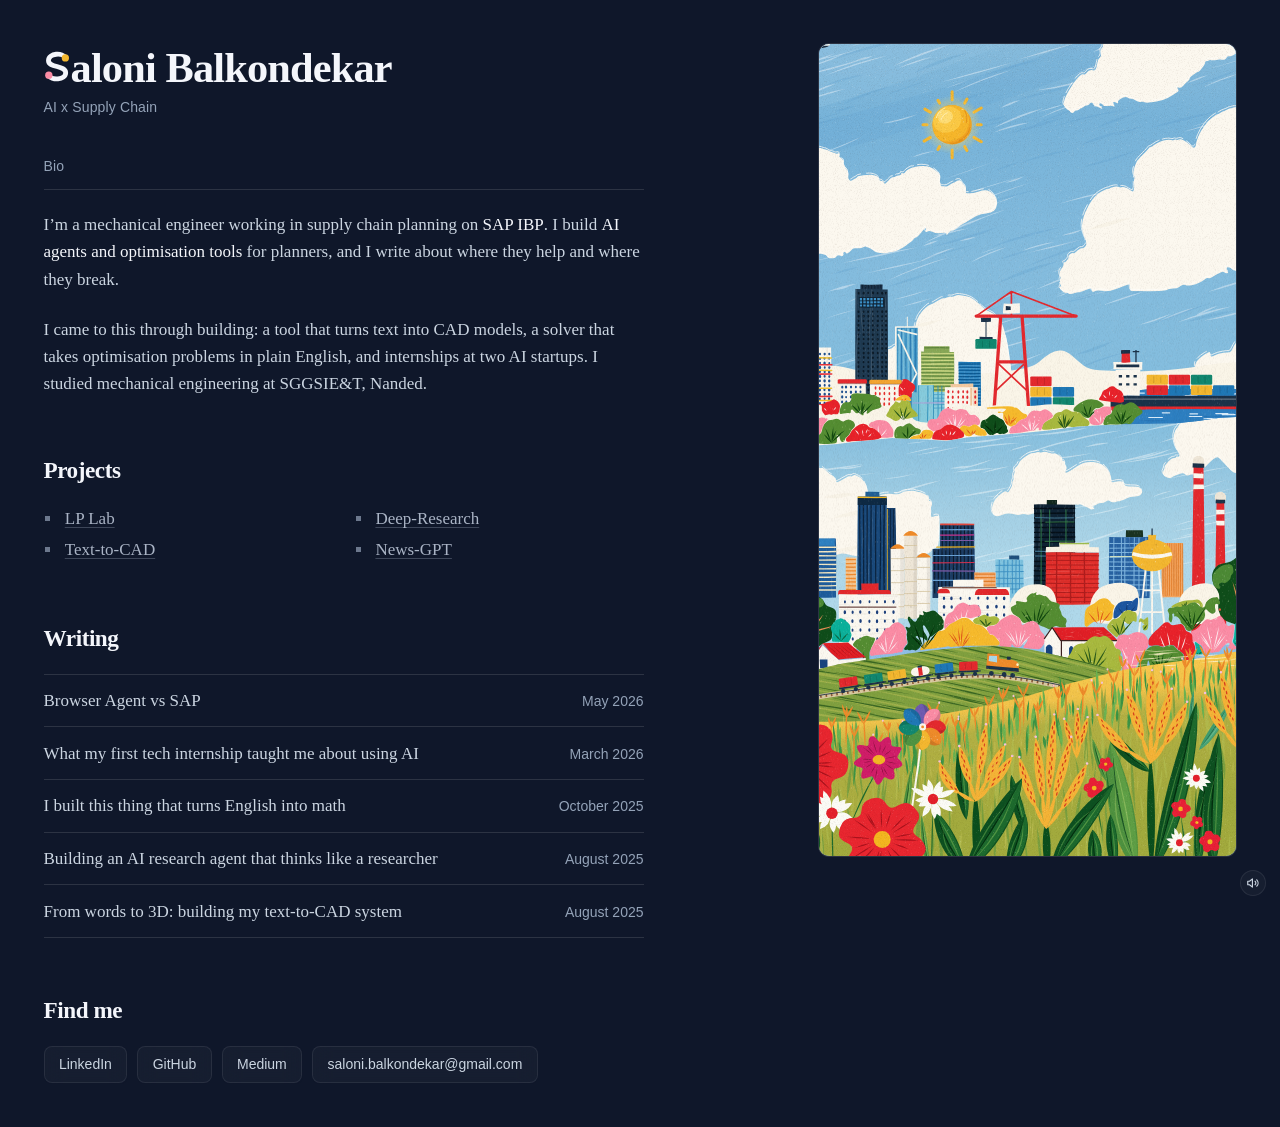
==== commit 6fdb0f0e: "Fix the painting stuttering on phones: paint the paper grain once The grain was two noise filters in" ====
--- a/index.html
+++ b/index.html
@@ -20,7 +20,7 @@
     <link rel="icon" href="favicon.png?v=5" type="image/png" sizes="192x192">
     <link rel="apple-touch-icon" href="apple-touch-icon.png?v=5" sizes="180x180">
     <link rel="stylesheet" href="src/styles.css?v=2">
-    <link rel="stylesheet" href="src/scene.css?v=3">
+    <link rel="stylesheet" href="src/scene.css?v=4">
 </head>
 <body>
     <div class="container">
@@ -74,7 +74,7 @@
     </div>
 
     <script src="src/script.js?v=2"></script>
-    <script src="src/scene.js?v=2"></script>
+    <script src="src/scene.js?v=3"></script>
     <script src="src/play.js?v=2"></script>
     <script src="src/tools.js?v=5"></script>
 </body>
--- a/src/scene.css
+++ b/src/scene.css
@@ -2,6 +2,11 @@
 .crate, [data-act] { cursor: pointer; }
 .crate { transition: fill 0.25s ease; }
 .crate:hover { filter: brightness(1.12); }
+
+/* Paper grain: scene.js paints the painting's two noise layers once into this canvas and switches the
+   copies inside the SVG off. No blend mode here: a blended layer over a moving picture is what stuttered. */
+.scene { position: relative; }
+.scene > canvas.grain { position: absolute; inset: 0; z-index: 1; width: 100%; height: 100%; pointer-events: none; }
 
 /* wind: hover the painting and the clouds drift while the plants lean into gusts */
 @property --painting-wind { syntax: "<number>"; inherits: true; initial-value: 0; }
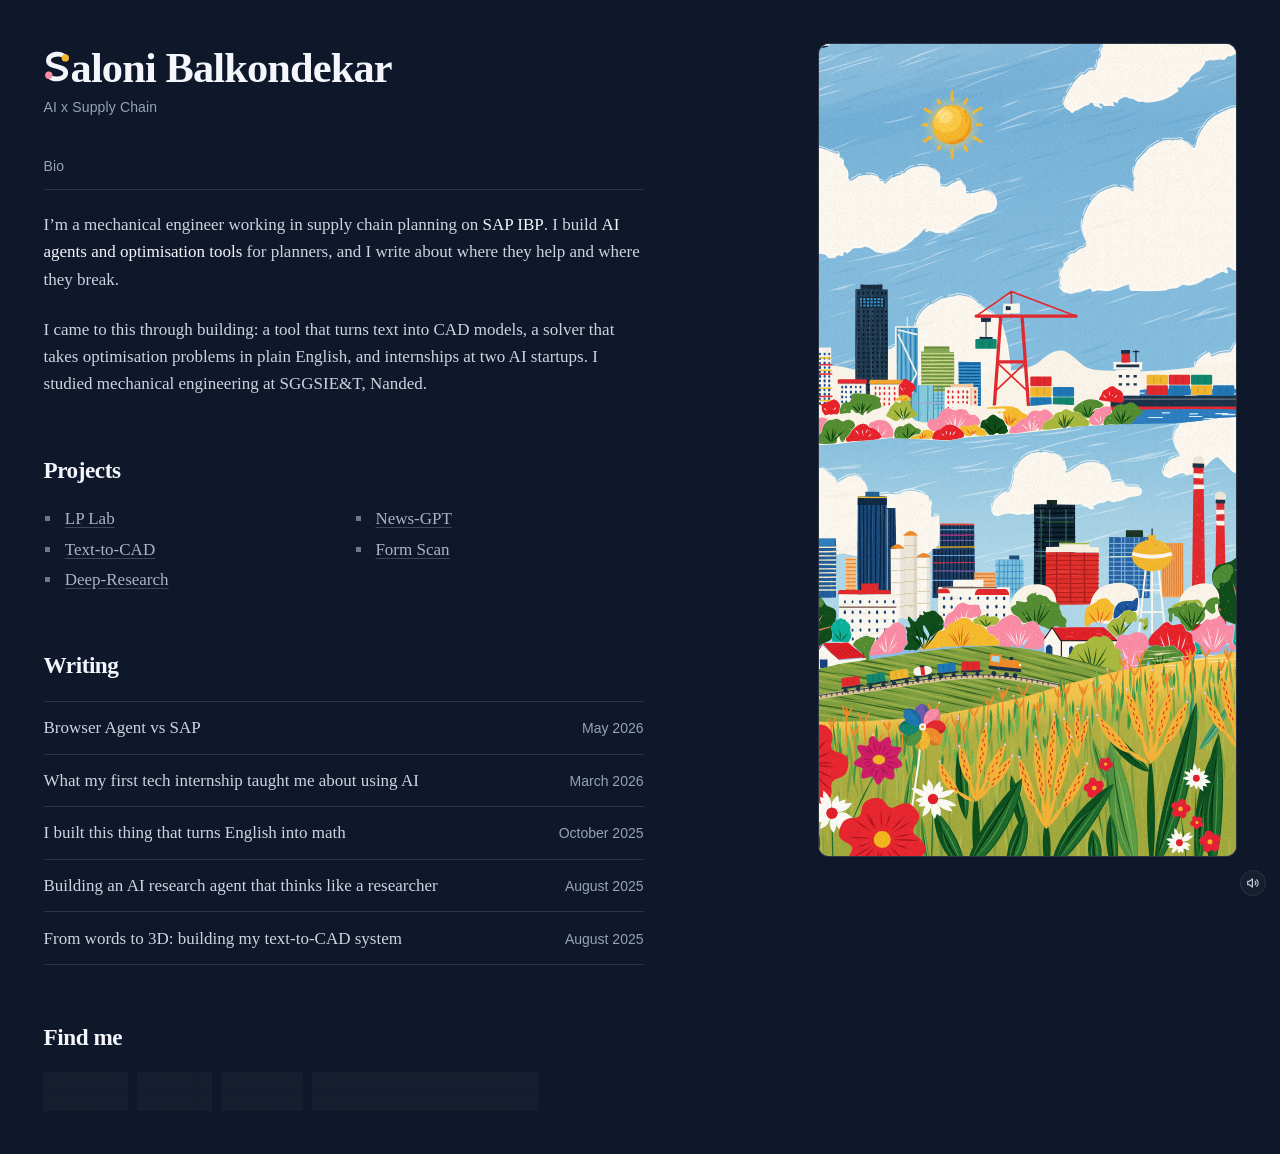
==== commit e83f0899: "List Form Scan in portfolio projects Co-Authored-By: Rohan Balkondekar <rohan.balkondekar@gmail.com>" ====
--- a/index.html
+++ b/index.html
@@ -43,6 +43,7 @@
                     <li><a href="https://github.com/salonibalkondekar/text-to-cad" target="_blank" rel="noopener">Text-to-CAD</a></li>
                     <li><a href="https://github.com/salonibalkondekar/deepresearch" target="_blank" rel="noopener">Deep-Research</a></li>
                     <li><a href="https://github.com/salonibalkondekar/news-gpt" target="_blank" rel="noopener">News-GPT</a></li>
+                    <li><a href="/formscan/">Form Scan</a></li>
                 </ul>
             </section>
 
